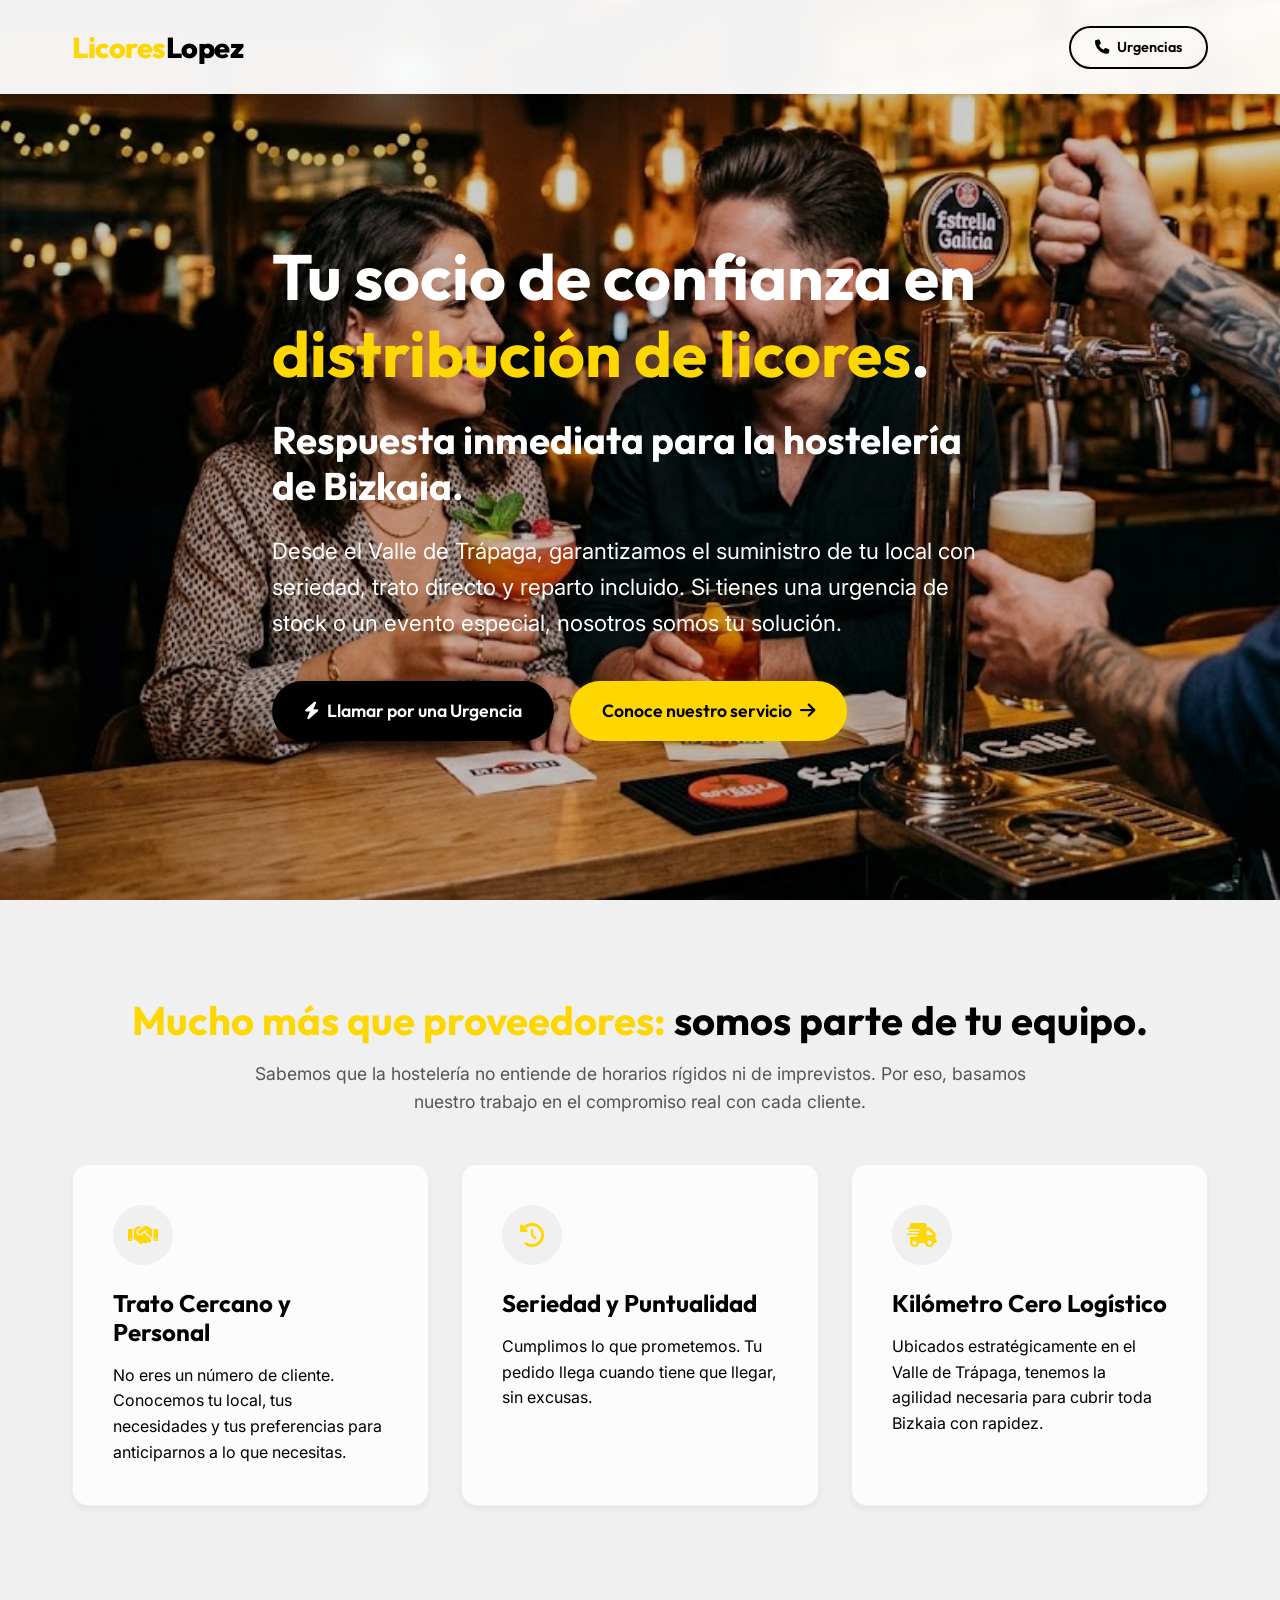
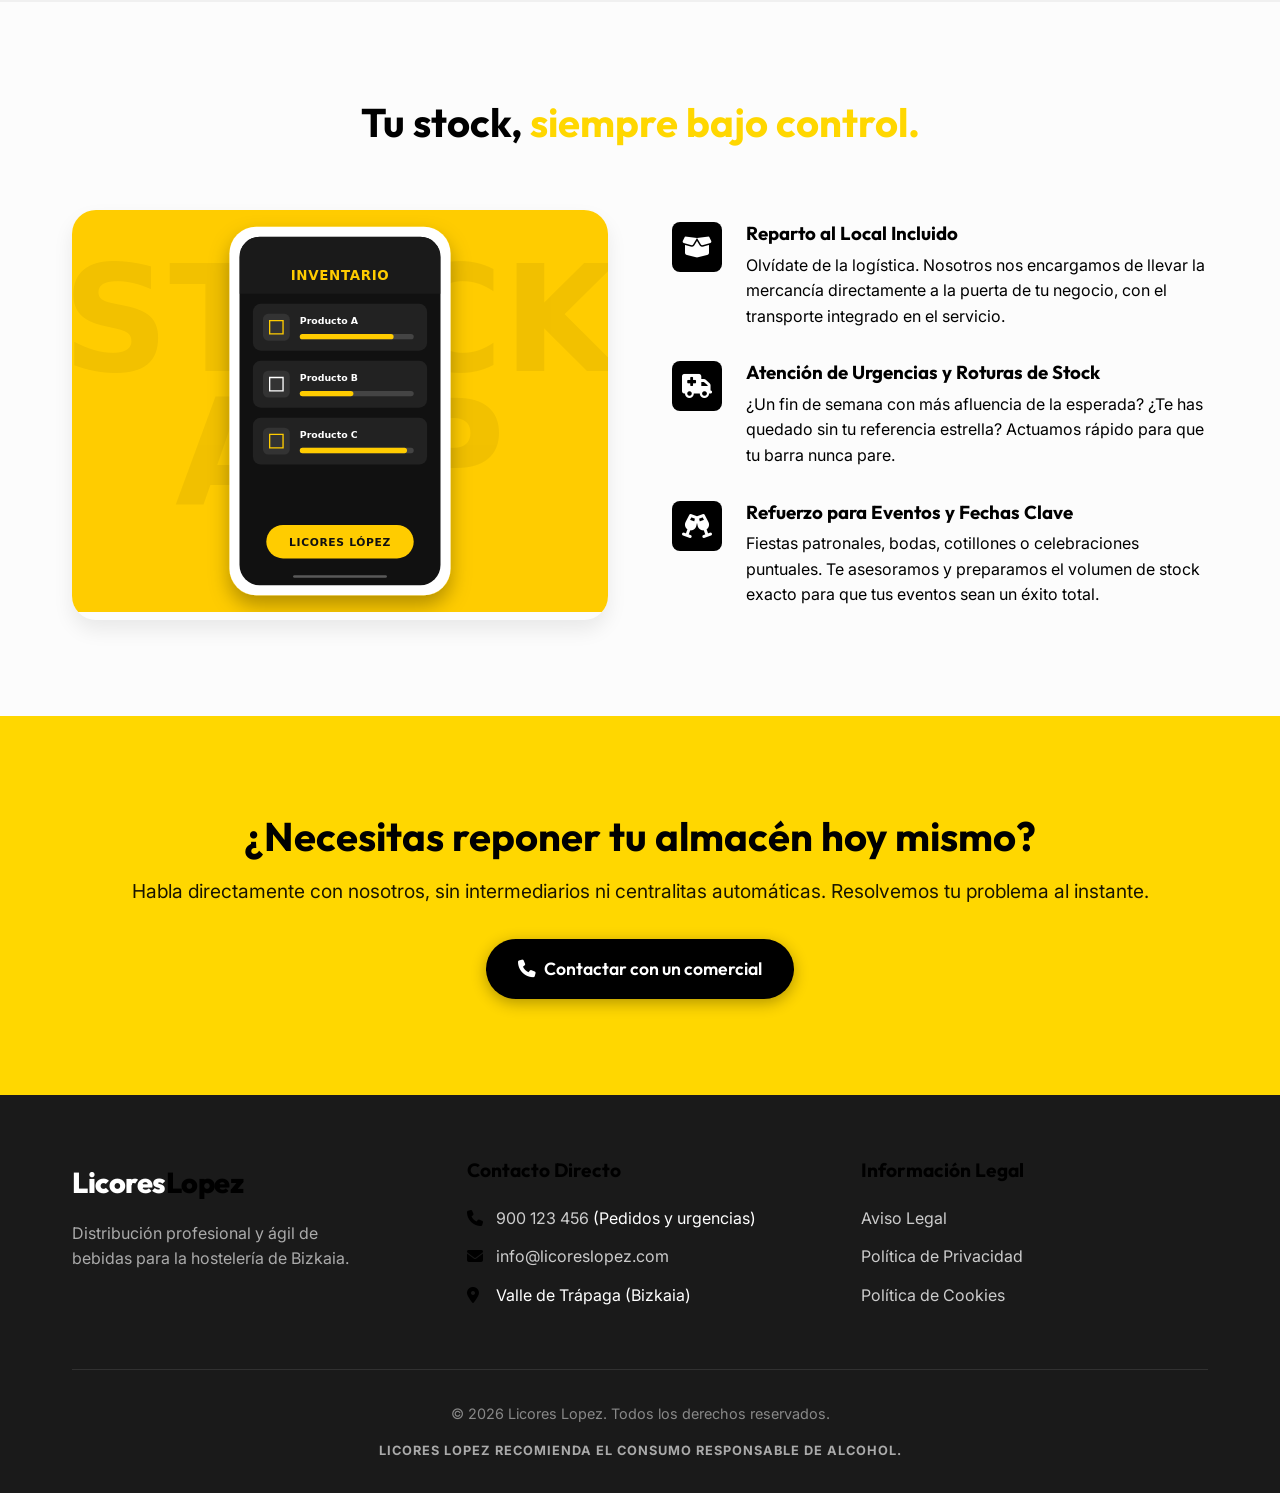
==== index.html @ 913e4cf9 "Add files via upload" ====
<!DOCTYPE html>
<html lang="es">

<head>
  <meta charset="UTF-8">
  <meta name="viewport" content="width=device-width, initial-scale=1.0">
  <title>Licores Lopez | Distribución para Hostelería en Bizkaia</title>
  <meta name="description"
    content="Tu socio de confianza en distribución de licores en el Valle de Trápaga. Respuesta inmediata y reparto incluido para la hostelería de Bizkaia.">

  <!-- Modern Fonts -->
  <link rel="preconnect" href="https://fonts.googleapis.com">
  <link rel="preconnect" href="https://fonts.gstatic.com" crossorigin>
  <link
    href="https://fonts.googleapis.com/css2?family=Inter:wght@400;500;600&family=Outfit:wght@400;600;700;800&display=swap"
    rel="stylesheet">

  <!-- Icons -->
  <link rel="stylesheet" href="https://cdnjs.cloudflare.com/ajax/libs/font-awesome/6.4.0/css/all.min.css">

  <!-- Styles -->
  <link rel="stylesheet" href="styles.css">
</head>

<body>

  <!-- Navigation -->
  <nav class="navbar" id="navbar">
    <div class="container nav-container">
      <a href="index.html" class="logo">Licores<span>Lopez</span></a>
      <a href="tel:+34900123456" class="btn btn-outline" style="padding: 0.5rem 1.5rem; font-size: 0.9rem;">
        <i class="fa-solid fa-phone"></i> Urgencias
      </a>
    </div>
  </nav>

  <!-- Hero Section -->
  <header class="hero">
    <div class="hero-bg">
      <img src="images/Portada licores lopez.jpg" alt="Ambiente hostelería y bebidas premium">
    </div>
    <div class="container hero-content">
      <h1>Tu socio de confianza en <span>distribución de licores</span>.</h1>
      <h2>Respuesta inmediata para la hostelería de Bizkaia.</h2>
      <p>Desde el Valle de Trápaga, garantizamos el suministro de tu local con seriedad, trato directo y reparto
        incluido. Si tienes una urgencia de stock o un evento especial, nosotros somos tu solución.</p>
      <div class="hero-ctas">
        <a href="tel:+34900123456" class="btn btn-accent"><i class="fa-solid fa-bolt"></i> Llamar por una Urgencia</a>
        <a href="#servicios" class="btn btn-primary">Conoce nuestro servicio <i class="fa-solid fa-arrow-right"></i></a>
      </div>
    </div>
  </header>

  <!-- Valores Section -->
  <section id="valores" class="section-alt">
    <div class="container">
      <div class="text-center js-scroll animate-hidden" data-animation="animate-slide-up">
        <h2 style="font-size: 2.5rem; margin-bottom: 1rem;"><span class="text-primary">Mucho más que proveedores:</span>
          somos parte de tu equipo.</h2>
        <p style="max-width: 800px; margin: 0 auto; font-size: 1.1rem; color: var(--color-text-muted);">Sabemos que la
          hostelería no entiende de horarios rígidos ni de imprevistos. Por eso, basamos nuestro trabajo en el
          compromiso real con cada cliente.</p>
      </div>

      <div class="valores-grid">
        <div class="card js-scroll animate-hidden delay-100" data-animation="animate-slide-up">
          <div class="card-icon"><i class="fa-solid fa-handshake"></i></div>
          <h3>Trato Cercano y Personal</h3>
          <p class="text-muted">No eres un número de cliente. Conocemos tu local, tus necesidades y tus preferencias
            para anticiparnos a lo que necesitas.</p>
        </div>
        <div class="card js-scroll animate-hidden delay-200" data-animation="animate-slide-up">
          <div class="card-icon"><i class="fa-solid fa-clock-rotate-left"></i></div>
          <h3>Seriedad y Puntualidad</h3>
          <p class="text-muted">Cumplimos lo que prometemos. Tu pedido llega cuando tiene que llegar, sin excusas.</p>
        </div>
        <div class="card js-scroll animate-hidden delay-300" data-animation="animate-slide-up">
          <div class="card-icon"><i class="fa-solid fa-truck-fast"></i></div>
          <h3>Kilómetro Cero Logístico</h3>
          <p class="text-muted">Ubicados estratégicamente en el Valle de Trápaga, tenemos la agilidad necesaria para
            cubrir toda Bizkaia con rapidez.</p>
        </div>
      </div>
    </div>
  </section>

  <!-- Servicios Section -->
  <section id="servicios" class="section-light">
    <div class="container">
      <div class="text-center js-scroll animate-hidden" data-animation="animate-slide-up" style="margin-bottom: 4rem;">
        <h2 style="font-size: 2.5rem;">Tu stock, <span class="text-primary">siempre bajo control.</span></h2>
      </div>

      <div class="servicios-grid">
        <div class="servicios-img js-scroll animate-hidden" data-animation="animate-slide-right">
          <svg xmlns="http://www.w3.org/2000/svg" viewBox="0 0 800 600" width="100%" height="100%">
            <title>Animación de Gestión de Stock - Licores López</title>
            <desc>Un móvil operando una aplicación de inventario que envía un pedido en furgoneta y termina con el
              mensaje STOCK OK.</desc>

            <defs>
              <!-- Clip para que el contenido no se salga de la pantalla del móvil -->
              <clipPath id="screenClip">
                <rect x="250" y="40" width="300" height="520" rx="30" />
              </clipPath>

              <!-- Sombra para el móvil -->
              <filter id="shadow" x="-10%" y="-10%" width="130%" height="130%">
                <feDropShadow dx="0" dy="15" stdDeviation="15" flood-color="#000000" flood-opacity="0.3" />
              </filter>

              <!-- Efecto de brillo para luces y partículas -->
              <filter id="glow" x="-20%" y="-20%" width="140%" height="140%">
                <feGaussianBlur stdDeviation="3" result="blur" />
                <feMerge>
                  <feMergeNode in="blur" />
                  <feMergeNode in="blur" />
                  <feMergeNode in="SourceGraphic" />
                </feMerge>
              </filter>

              <!-- Gradiente para el faro de la furgoneta -->
              <linearGradient id="headlight" x1="0%" y1="0%" x2="100%" y2="0%">
                <stop offset="0%" stop-color="#FFFFFF" stop-opacity="1" />
                <stop offset="100%" stop-color="#FFFFFF" stop-opacity="0" />
              </linearGradient>
            </defs>

            <style>
              /* Tipografía global */
              text {
                font-family: system-ui, -apple-system, 'Segoe UI', Roboto, Helvetica, Arial, sans-serif;
              }

              /* Animación de opacidad de las pantallas */
              .screen1 {
                animation: fade1 12s infinite;
              }

              .screen2 {
                animation: fade2 12s infinite;
                opacity: 0;
              }

              .screen3 {
                animation: fade3 12s infinite;
                opacity: 0;
              }

              @keyframes fade1 {

                0%,
                23% {
                  opacity: 1;
                  pointer-events: auto;
                }

                25%,
                93% {
                  opacity: 0;
                  pointer-events: none;
                }

                95%,
                100% {
                  opacity: 1;
                  pointer-events: auto;
                }
              }

              @keyframes fade2 {

                0%,
                23% {
                  opacity: 0;
                  pointer-events: none;
                }

                25%,
                56% {
                  opacity: 1;
                  pointer-events: auto;
                }

                58%,
                100% {
                  opacity: 0;
                  pointer-events: none;
                }
              }

              @keyframes fade3 {

                0%,
                56% {
                  opacity: 0;
                  pointer-events: none;
                }

                58%,
                93% {
                  opacity: 1;
                  pointer-events: auto;
                }

                95%,
                100% {
                  opacity: 0;
                  pointer-events: none;
                }
              }

              /* Animación del indicador táctil (dedo/cursor) */
              .cursorGroup {
                transform-origin: 400px 495px;
                animation: cursorMove 12s infinite;
              }

              @keyframes cursorMove {

                0%,
                10% {
                  transform: translate(0px, 60px);
                  opacity: 0;
                }

                15% {
                  transform: translate(0px, 0px);
                  opacity: 1;
                }

                20% {
                  transform: translate(0px, 0px) scale(0.85);
                  opacity: 1;
                }

                /* Pulsación */
                24% {
                  transform: translate(0px, 0px) scale(1);
                  opacity: 0;
                }

                100% {
                  opacity: 0;
                }
              }

              /* Expansión tipo "Ripple" al hacer tap */
              .ripple {
                transform-origin: 400px 495px;
                animation: rippleAnim 12s infinite;
              }

              @keyframes rippleAnim {

                0%,
                19% {
                  opacity: 0;
                  transform: scale(0.5);
                }

                20% {
                  opacity: 1;
                  transform: scale(1);
                }

                23%,
                100% {
                  opacity: 0;
                  transform: scale(1.6);
                }
              }

              /* Interacción del botón principal */
              .btn-svg {
                transform-origin: 400px 495px;
                animation: btnClick 12s infinite;
              }

              @keyframes btnClick {

                0%,
                19% {
                  transform: scale(1);
                }

                20%,
                21% {
                  transform: scale(0.95);
                }

                /* Botón se hunde ligeramente */
                22%,
                100% {
                  transform: scale(1);
                }
              }

              /* Animación de carga de barras de inventario */
              .barAnim {
                transform-box: fill-box;
                transform-origin: 0% 50%;
                animation: loadBar 12s infinite;
              }

              @keyframes loadBar {

                0%,
                5% {
                  transform: scaleX(0);
                }

                15%,
                100% {
                  transform: scaleX(1);
                }
              }

              /* --- ANIMACIONES DE LA FURGONETA (PANTALLA 2) --- */
              .roadAnim {
                animation: roadMove 0.4s infinite linear;
              }

              @keyframes roadMove {
                from {
                  stroke-dashoffset: 0;
                }

                to {
                  stroke-dashoffset: 35;
                }

                /* Desplazamiento del dasharray (20+15) */
              }

              .vanBounce {
                animation: bounce 0.3s infinite alternate cubic-bezier(0.4, 0, 0.6, 1);
              }

              @keyframes bounce {
                from {
                  transform: translateY(0px);
                }

                to {
                  transform: translateY(3px);
                }

                /* Simula la suspensión del vehículo */
              }

              .wind1 {
                animation: windAnim 0.6s infinite linear;
              }

              .wind2 {
                animation: windAnim 0.7s infinite linear 0.2s;
              }

              .wind3 {
                animation: windAnim 0.5s infinite linear 0.4s;
              }

              @keyframes windAnim {
                0% {
                  transform: translateX(10px);
                  opacity: 0;
                }

                20% {
                  opacity: 1;
                }

                80% {
                  opacity: 1;
                }

                100% {
                  transform: translateX(-40px);
                  opacity: 0;
                }
              }

              /* --- ANIMACIONES PANTALLA 3 (Éxito) --- */
              .circlePop {
                transform-origin: 400px 250px;
                animation: pop 12s infinite;
              }

              @keyframes pop {

                0%,
                57% {
                  transform: scale(0);
                  opacity: 0;
                }

                60%,
                95% {
                  transform: scale(1);
                  opacity: 1;
                }

                100% {
                  transform: scale(0);
                  opacity: 0;
                }
              }

              .checkDraw {
                stroke-dasharray: 100;
                stroke-dashoffset: 100;
                animation: drawCheck 12s infinite;
              }

              @keyframes drawCheck {

                0%,
                59% {
                  stroke-dashoffset: 100;
                }

                64%,
                95% {
                  stroke-dashoffset: 0;
                }

                100% {
                  stroke-dashoffset: 100;
                }
              }

              .sparkles {
                transform-origin: 400px 250px;
                animation: spark 12s infinite;
              }

              @keyframes spark {

                0%,
                59% {
                  opacity: 0;
                  transform: scale(0.5);
                }

                62% {
                  opacity: 1;
                  transform: scale(1.1);
                }

                66%,
                100% {
                  opacity: 0;
                  transform: scale(1.3);
                }
              }

              .okText {
                animation: popText 12s infinite;
              }

              .subOkText {
                animation: popText 12s infinite;
                animation-delay: 0.1s;
              }

              @keyframes popText {

                0%,
                59% {
                  opacity: 0;
                  transform: translateY(20px);
                }

                63%,
                95% {
                  opacity: 1;
                  transform: translateY(0);
                }

                100% {
                  opacity: 0;
                  transform: translateY(0);
                }
              }

              /* Efecto de pulso para el texto inferior en la pantalla 2 */
              .pulseText {
                animation: pulseLoad 1s infinite alternate;
              }

              @keyframes pulseLoad {
                0% {
                  opacity: 0.4;
                }

                100% {
                  opacity: 1;
                }
              }
            </style>

            <!-- FONDOS -->
            <!-- Fondo principal Amarillo -->
            <rect width="100%" height="100%" fill="#FFCC00" />

            <!-- Decoración de fondo corporativa gigante y translúcida -->
            <text x="400" y="240" font-size="220" font-weight="900" fill="#000000" opacity="0.05"
              text-anchor="middle">STOCK</text>
            <text x="400" y="440" font-size="220" font-weight="900" fill="#000000" opacity="0.05"
              text-anchor="middle">APP</text>

            <!-- DISPOSITIVO MÓVIL -->
            <!-- Cuerpo del móvil (Blanco) -->
            <rect x="235" y="25" width="330" height="550" rx="40" fill="#FFFFFF" filter="url(#shadow)" />

            <!-- Pantalla del móvil (Negro) -->
            <rect x="250" y="40" width="300" height="520" rx="30" fill="#111111" />

            <!-- CONTENIDO DE LA PANTALLA -->
            <g clip-path="url(#screenClip)">

              <!-- PANTALLA 1: LISTA DE INVENTARIO -->
              <g class="screen1">
                <!-- Título -->
                <rect x="250" y="40" width="300" height="85" fill="#1A1A1A" />
                <text x="400" y="105" font-size="20" font-weight="bold" fill="#FFCC00" text-anchor="middle"
                  letter-spacing="1">INVENTARIO</text>

                <!-- Producto A -->
                <rect x="270" y="140" width="260" height="70" rx="12" fill="#222222" />
                <rect x="285" y="155" width="40" height="40" rx="8" fill="#333333" />
                <path d="M295 165 L315 165 L315 185 L295 185 Z" fill="none" stroke="#FFCC00" stroke-width="2" />
                <text x="340" y="170" font-size="14" font-weight="bold" fill="#FFFFFF">Producto A</text>
                <rect x="340" y="185" width="170" height="8" rx="4" fill="#444444" />
                <rect x="340" y="185" width="140" height="8" rx="4" fill="#FFCC00" class="barAnim" />

                <!-- Producto B -->
                <rect x="270" y="225" width="260" height="70" rx="12" fill="#222222" />
                <rect x="285" y="240" width="40" height="40" rx="8" fill="#333333" />
                <path d="M295 250 L315 250 L315 270 L295 270 Z" fill="none" stroke="#FFFFFF" stroke-width="2" />
                <text x="340" y="255" font-size="14" font-weight="bold" fill="#FFFFFF">Producto B</text>
                <rect x="340" y="270" width="170" height="8" rx="4" fill="#444444" />
                <rect x="340" y="270" width="80" height="8" rx="4" fill="#FFCC00" class="barAnim" />

                <!-- Producto C -->
                <rect x="270" y="310" width="260" height="70" rx="12" fill="#222222" />
                <rect x="285" y="325" width="40" height="40" rx="8" fill="#333333" />
                <path d="M295 335 L315 335 L315 355 L295 355 Z" fill="none" stroke="#FFCC00" stroke-width="2" />
                <text x="340" y="340" font-size="14" font-weight="bold" fill="#FFFFFF">Producto C</text>
                <rect x="340" y="355" width="170" height="8" rx="4" fill="#444444" />
                <rect x="340" y="355" width="160" height="8" rx="4" fill="#FFCC00" class="barAnim" />

                <!-- Botón Licores López -->
                <g class="btn-svg">
                  <rect x="290" y="470" width="220" height="50" rx="25" fill="#FFCC00" />
                  <text x="400" y="501" font-size="16" font-weight="bold" fill="#111111" text-anchor="middle"
                    letter-spacing="1">LICORES LÓPEZ</text>
                </g>
              </g>

              <!-- PANTALLA 2: FURGONETA DE REPARTO -->
              <g class="screen2">
                <text x="400" y="140" font-size="22" font-weight="bold" fill="#FFFFFF" text-anchor="middle"
                  letter-spacing="2">EN RUTA</text>

                <g transform="translate(10, -5)">
                  <!-- Carretera en movimiento -->
                  <line x1="260" y1="314" x2="520" y2="314" stroke="#FFFFFF" stroke-width="4" stroke-linecap="round"
                    stroke-dasharray="20 15" class="roadAnim" />

                  <!-- Líneas de viento / velocidad -->
                  <g stroke-linecap="round">
                    <line class="wind1" x1="280" y1="245" x2="240" y2="245" stroke="#FFFFFF" stroke-width="3" />
                    <line class="wind2" x1="290" y1="265" x2="230" y2="265" stroke="#FFCC00" stroke-width="3" />
                    <line class="wind3" x1="270" y1="285" x2="250" y2="285" stroke="#FFFFFF" stroke-width="3" />
                  </g>

                  <!-- Ruedas (Fuera de la animación de rebote para mantenerse en la carretera) -->
                  <!-- Rueda Trasera -->
                  <circle cx="330" cy="300" r="14" fill="#111111" stroke="#FFFFFF" stroke-width="4" />
                  <!-- Rueda Delantera -->
                  <circle cx="425" cy="300" r="14" fill="#111111" stroke="#FFFFFF" stroke-width="4" />

                  <!-- Llantas Amarillas -->
                  <circle cx="330" cy="300" r="4" fill="#FFCC00" />
                  <circle cx="425" cy="300" r="4" fill="#FFCC00" />

                  <!-- Cuerpo de la furgoneta animado (Rebote) -->
                  <g class="vanBounce">
                    <!-- Haz de luz del faro -->
                    <polygon points="450,285 540,230 540,340" fill="url(#headlight)" opacity="0.2" />

                    <!-- Caja de carga Blanca -->
                    <rect x="300" y="220" width="95" height="75" rx="8" fill="#FFFFFF" />
                    <!-- Franja decorativa amarilla -->
                    <rect x="300" y="265" width="95" height="10" fill="#FFCC00" />
                    <!-- Logo / Texto de la marca -->
                    <text x="347" y="255" font-size="16" font-weight="900" fill="#111111"
                      text-anchor="middle">LÓPEZ</text>

                    <!-- Cabina Amarilla -->
                    <path d="M 390 240 L 430 240 Q 445 240 450 260 L 455 290 L 390 290 Z" fill="#FFCC00" />

                    <!-- Ventana Negra -->
                    <path d="M 400 245 L 425 245 Q 435 245 438 255 L 440 265 L 400 265 Z" fill="#111111" />

                    <!-- Foco delantero luminoso -->
                    <circle cx="452" cy="285" r="4" fill="#FFFFFF" filter="url(#glow)" />
                  </g>
                </g>

                <!-- Texto inferior dinámico -->
                <text x="400" y="400" font-size="16" fill="#AAAAAA" text-anchor="middle" class="pulseText">Procesando
                  envío...</text>
              </g>

              <!-- PANTALLA 3: STOCK OK -->
              <g class="screen3">
                <!-- Partículas / Chispas -->
                <g class="sparkles" stroke="#FFCC00" stroke-width="4" stroke-linecap="round">
                  <line x1="400" y1="170" x2="400" y2="150" />
                  <line x1="400" y1="330" x2="400" y2="350" />
                  <line x1="320" y1="250" x2="300" y2="250" />
                  <line x1="480" y1="250" x2="500" y2="250" />
                  <line x1="343" y1="193" x2="329" y2="179" />
                  <line x1="457" y1="193" x2="471" y2="179" />
                  <line x1="343" y1="307" x2="329" y2="321" />
                  <line x1="457" y1="307" x2="471" y2="321" />
                </g>

                <!-- Círculo central Amarillo -->
                <circle cx="400" cy="250" r="70" fill="#FFCC00" class="circlePop" />

                <!-- Checkmark animado (Negro sobre amarillo) -->
                <path d="M 375 250 L 395 270 L 430 225" fill="none" stroke="#111111" stroke-width="10"
                  stroke-linecap="round" stroke-linejoin="round" class="checkDraw" />

                <!-- Textos de éxito -->
                <text x="400" y="380" font-size="36" font-weight="900" fill="#FFFFFF" text-anchor="middle"
                  class="okText">STOCK OK</text>
                <text x="400" y="415" font-size="16" fill="#AAAAAA" text-anchor="middle" class="subOkText">Inventario
                  actualizado</text>
              </g>

              <!-- Barra inferior del sistema del móvil -->
              <rect x="330" y="545" width="140" height="4" rx="2" fill="#FFFFFF" opacity="0.3" />

            </g>

            <!-- UI DEL SISTEMA DEL MÓVIL (Por encima del contenido) -->
            <!-- Notch de la cámara (Blanco) -->
            <path d="M 340 40 L 460 40 L 445 65 L 355 65 Z" fill="#FFFFFF" />
            <circle cx="400" cy="50" r="4" fill="#111111" />
            <circle cx="400" cy="50" r="1.5" fill="#333333" />

            <!-- Barra de estado superior -->
            <g fill="#FFFFFF">
              <text x="280" y="60" font-size="12" font-weight="bold">10:00</text>
              <!-- Icono Batería -->
              <rect x="500" y="50" width="16" height="8" rx="2" fill="none" stroke="#FFFFFF" stroke-width="1.5" />
              <rect x="517" y="52" width="2" height="4" fill="#FFFFFF" />
              <rect x="502" y="52" width="10" height="4" rx="1" fill="#FFFFFF" />
              <!-- Icono WiFi -->
              <path d="M 485 50 A 8 8 0 0 1 495 50" fill="none" stroke="#FFFFFF" stroke-width="1.5" />
              <path d="M 487 53 A 4 4 0 0 1 493 53" fill="none" stroke="#FFFFFF" stroke-width="1.5" />
              <circle cx="490" cy="56" r="1.5" fill="#FFFFFF" />
            </g>

            <!-- INDICADOR TÁCTIL (Dedo simulado) -->
            <g class="cursorGroup">
              <!-- Círculo animado tipo onda (Ripple) -->
              <circle cx="400" cy="495" r="25" fill="none" stroke="#FFFFFF" stroke-width="3" class="ripple" />
              <!-- Indicador de toque central -->
              <circle cx="400" cy="495" r="20" fill="#FFFFFF" opacity="0.4" />
              <circle cx="400" cy="495" r="8" fill="#FFFFFF" />
            </g>

          </svg>
        </div>

        <div class="servicios-list">
          <div class="servicio-item js-scroll animate-hidden delay-100" data-animation="animate-slide-left">
            <div class="servicio-item-icon"><i class="fa-solid fa-box-open"></i></div>
            <div>
              <h3>Reparto al Local Incluido</h3>
              <p class="text-muted">Olvídate de la logística. Nosotros nos encargamos de llevar la mercancía
                directamente a la puerta de tu negocio, con el transporte integrado en el servicio.</p>
            </div>
          </div>

          <div class="servicio-item js-scroll animate-hidden delay-200" data-animation="animate-slide-left">
            <div class="servicio-item-icon"><i class="fa-solid fa-truck-medical"></i></div>
            <div>
              <h3>Atención de Urgencias y Roturas de Stock</h3>
              <p class="text-muted">¿Un fin de semana con más afluencia de la esperada? ¿Te has quedado sin tu
                referencia estrella? Actuamos rápido para que tu barra nunca pare.</p>
            </div>
          </div>

          <div class="servicio-item js-scroll animate-hidden delay-300" data-animation="animate-slide-left">
            <div class="servicio-item-icon"><i class="fa-solid fa-champagne-glasses"></i></div>
            <div>
              <h3>Refuerzo para Eventos y Fechas Clave</h3>
              <p class="text-muted">Fiestas patronales, bodas, cotillones o celebraciones puntuales. Te asesoramos y
                preparamos el volumen de stock exacto para que tus eventos sean un éxito total.</p>
            </div>
          </div>
        </div>
      </div>
    </div>
  </section>

  <!-- CTA Intermedia -->
  <section class="section-primary js-scroll animate-hidden" data-animation="animate-fade-in">
    <div class="container cta-intermedia">
      <h2>¿Necesitas reponer tu almacén hoy mismo?</h2>
      <p>Habla directamente con nosotros, sin intermediarios ni centralitas automáticas. Resolvemos tu problema al
        instante.</p>
      <a href="tel:+34900123456" class="btn btn-accent"><i class="fa-solid fa-phone"></i> Contactar con un comercial</a>
    </div>
  </section>

  <!-- Footer -->
  <footer class="footer">
    <div class="container">
      <div class="footer-grid">
        <div class="footer-col">
          <a href="index.html" class="logo" style="color:white; margin-bottom: 1rem; display: block;">Licores<span
              class="text-accent">Lopez</span></a>
          <p style="color: #aaa; margin-bottom: 1.5rem; max-width: 300px;">Distribución profesional y ágil de bebidas
            para la hostelería de Bizkaia.</p>
        </div>

        <div class="footer-col">
          <h3>Contacto Directo</h3>
          <ul>
            <li><i class="fa-solid fa-phone" style="width: 25px; color: var(--color-accent);"></i> <a
                href="tel:+34900123456">900 123 456</a> (Pedidos y urgencias)</li>
            <li><i class="fa-solid fa-envelope" style="width: 25px; color: var(--color-accent);"></i> <a
                href="mailto:info@licoreslopez.com">info@licoreslopez.com</a></li>
            <li><i class="fa-solid fa-location-dot" style="width: 25px; color: var(--color-accent);"></i> Valle de
              Trápaga (Bizkaia)</li>
          </ul>
        </div>

        <div class="footer-col">
          <h3>Información Legal</h3>
          <ul>
            <li><a href="aviso-legal.html">Aviso Legal</a></li>
            <li><a href="politica-privacidad.html">Política de Privacidad</a></li>
            <li><a href="politica-cookies.html">Política de Cookies</a></li>
          </ul>
        </div>
      </div>

      <div class="footer-bottom">
        <p>&copy; 2026 Licores Lopez. Todos los derechos reservados.</p>
        <p class="consumo-responsable">Licores Lopez recomienda el consumo responsable de alcohol.</p>
      </div>
    </div>
  </footer>

  <script src="main.js"></script>
</body>

</html>
---- styles.css ----
:root {
  /* Brand Colors */
  --color-primary: #ffd700;
  /* Yellow */
  --color-primary-light: #ffea00;
  --color-primary-dark: #ccac00;

  --color-accent: #000000;
  /* Black */
  --color-accent-light: #222222;

  /* Neutrals */
  --color-bg: #ffffff;
  /* White */
  --color-surface: #fcfcfc;
  --color-surface-alt: #f0f0f0;

  --color-text-main: #000000;
  --color-text-muted: #555555;
  --color-text-light: #ffffff;

  /* Typography */
  --font-heading: 'Outfit', 'Segoe UI', sans-serif;
  --font-body: 'Inter', 'Segoe UI', sans-serif;

  /* Spacing */
  --space-xs: 0.5rem;
  --space-sm: 1rem;
  --space-md: 2rem;
  --space-lg: 4rem;
  --space-xl: 6rem;

  /* Layout */
  --container-max: 1200px;

  /* Borders & Shadows */
  --radius-sm: 8px;
  --radius-md: 16px;
  --radius-lg: 24px;
  --shadow-sm: 0 4px 6px rgba(0, 0, 0, 0.05);
  --shadow-md: 0 10px 20px rgba(0, 0, 0, 0.08);
  --shadow-hover: 0 15px 30px rgba(0, 0, 0, 0.15);

  /* Transitions */
  --transition-fast: 0.2s cubic-bezier(0.4, 0, 0.2, 1);
  --transition-normal: 0.4s cubic-bezier(0.16, 1, 0.3, 1);
  --transition-bounce: 0.5s cubic-bezier(0.34, 1.56, 0.64, 1);
}

/* Reset & Base */
* {
  margin: 0;
  padding: 0;
  box-sizing: border-box;
}

html {
  scroll-behavior: smooth;
}

body {
  font-family: var(--font-body);
  color: var(--color-text-main);
  background-color: var(--color-bg);
  line-height: 1.6;
  overflow-x: hidden;
}

h1,
h2,
h3,
h4 {
  font-family: var(--font-heading);
  font-weight: 700;
  line-height: 1.2;
  color: var(--color-text-main);
}

a {
  text-decoration: none;
  color: inherit;
}

img {
  max-width: 100%;
  height: auto;
  display: block;
}

/* Typography Utilities */
.text-center {
  text-align: center;
}

.text-primary {
  color: var(--color-primary);
}

.text-accent {
  color: var(--color-accent);
}

/* Layout Utilities */
.container {
  max-width: var(--container-max);
  margin: 0 auto;
  padding: 0 var(--space-md);
}

section {
  padding: var(--space-xl) 0;
}

.section-light {
  background-color: var(--color-surface);
}

.section-alt {
  background-color: var(--color-surface-alt);
}

.section-primary {
  background-color: var(--color-primary);
  color: var(--color-accent);
}

.section-primary h2,
.section-primary h3,
.section-primary p {
  color: var(--color-accent);
}

/* Buttons */
.btn {
  display: inline-flex;
  align-items: center;
  justify-content: center;
  padding: 1rem 2rem;
  font-family: var(--font-heading);
  font-weight: 600;
  font-size: 1.1rem;
  border-radius: 50px;
  cursor: pointer;
  transition: all var(--transition-bounce);
  border: none;
  gap: 0.5rem;
}

.btn-primary {
  background-color: var(--color-primary);
  color: var(--color-accent);
  box-shadow: 0 4px 15px rgba(255, 215, 0, 0.3);
}

.btn-primary:hover {
  background-color: var(--color-primary-light);
  transform: translateY(-3px);
  box-shadow: 0 8px 25px rgba(255, 215, 0, 0.4);
  color: var(--color-accent);
}

.btn-outline {
  background-color: transparent;
  color: var(--color-accent);
  border: 2px solid var(--color-accent);
}

.btn-outline:hover {
  background-color: var(--color-accent);
  color: var(--color-text-light);
  transform: translateY(-3px);
}

.btn-accent {
  background-color: var(--color-accent);
  color: #fff;
  box-shadow: 0 4px 15px rgba(0, 0, 0, 0.3);
}

.btn-accent:hover {
  background-color: var(--color-accent-light);
  transform: translateY(-3px);
  box-shadow: 0 8px 25px rgba(0, 0, 0, 0.4);
}

/* --- Specific Components --- */

/* Header / Navbar */
.navbar {
  position: fixed;
  top: 0;
  left: 0;
  width: 100%;
  padding: 1.5rem 0;
  background: rgba(255, 255, 255, 0.95);
  backdrop-filter: blur(10px);
  z-index: 1000;
  transition: all var(--transition-normal);
  box-shadow: var(--shadow-sm);
}

.navbar.scrolled {
  padding: 1rem 0;
  background: rgba(255, 255, 255, 0.98);
}

.nav-container {
  display: flex;
  justify-content: space-between;
  align-items: center;
}

.logo {
  font-family: var(--font-heading);
  font-size: 1.8rem;
  font-weight: 800;
  color: var(--color-primary);
  letter-spacing: -0.5px;
}

.logo span {
  color: var(--color-accent);
}

/* Hero Section */
.hero {
  position: relative;
  min-height: 100vh;
  display: flex;
  align-items: center;
  padding-top: 80px;
  overflow: hidden;
  background-color: var(--color-surface);
}

.hero-bg {
  position: absolute;
  top: 0;
  left: 0;
  width: 100%;
  height: 100%;
  z-index: 0;
}

.hero-bg img {
  width: 100%;
  height: 100%;
  object-fit: cover;
  /* Darken for text readability */
}

/* Added a gradient overlay for elegance */
.hero::after {
  content: '';
  position: absolute;
  top: 0;
  left: 0;
  width: 100%;
  height: 100%;
  background: rgba(0, 0, 0, 0.2);
  z-index: 1;
}

.hero-content {
  position: relative;
  z-index: 2;
  color: var(--color-text-light);
  max-width: 800px;
}

.hero h1 {
  font-size: clamp(2.5rem, 5vw, 4.5rem);
  color: var(--color-text-light);
  margin-bottom: 1.5rem;
  animation: slideUpFade 1s both;
}

.hero h1 span {
  color: var(--color-primary);
}

.hero h2 {
  font-size: clamp(1.5rem, 3vw, 2.5rem);
  color: var(--color-text-light);
  margin-bottom: 1.5rem;
  animation: slideUpFade 1s 0.1s both;
}

.hero p {
  font-size: clamp(1.1rem, 2vw, 1.4rem);
  margin-bottom: 2.5rem;
  opacity: 0.9;
  animation: slideUpFade 1s 0.2s both;
}

.hero-ctas {
  display: flex;
  gap: 1rem;
  flex-wrap: wrap;
  animation: slideUpFade 1s 0.4s both;
}

/* Valores Section */
.valores-grid {
  display: grid;
  grid-template-columns: repeat(auto-fit, minmax(300px, 1fr));
  gap: 2rem;
  margin-top: 3rem;
}

.card {
  background: var(--color-surface);
  border-radius: var(--radius-md);
  padding: 2.5rem;
  box-shadow: var(--shadow-sm);
  transition: all var(--transition-normal);
  border: 1px solid rgba(0, 0, 0, 0.05);
  position: relative;
  overflow: hidden;
}

.card::before {
  content: '';
  position: absolute;
  top: 0;
  left: 0;
  width: 100%;
  height: 4px;
  background: var(--color-primary);
  transform: scaleX(0);
  transform-origin: left;
  transition: transform var(--transition-normal);
}

.card:hover {
  transform: translateY(-10px);
  box-shadow: var(--shadow-hover);
}

.card:hover::before {
  transform: scaleX(1);
}

.card-icon {
  width: 60px;
  height: 60px;
  background: var(--color-surface-alt);
  border-radius: 50%;
  display: flex;
  align-items: center;
  justify-content: center;
  margin-bottom: 1.5rem;
  color: var(--color-primary);
  font-size: 1.5rem;
  transition: all var(--transition-bounce);
}

.card:hover .card-icon {
  background: var(--color-primary);
  color: white;
  transform: rotate(10deg) scale(1.1);
}

.card h3 {
  font-size: 1.5rem;
  margin-bottom: 1rem;
}

/* Servicios Section */
.servicios-grid {
  display: grid;
  grid-template-columns: 1fr 1fr;
  gap: 4rem;
  align-items: center;
}

.servicios-img {
  border-radius: var(--radius-lg);
  overflow: hidden;
  box-shadow: var(--shadow-md);
  position: relative;
}

.servicios-img img {
  width: 100%;
  height: auto;
  transition: transform 0.8s ease;
}

.servicios-img:hover img {
  transform: scale(1.05);
}

.servicios-list {
  display: flex;
  flex-direction: column;
  gap: 2rem;
}

.servicio-item {
  display: flex;
  gap: 1.5rem;
}

.servicio-item-icon {
  flex-shrink: 0;
  width: 50px;
  height: 50px;
  background: var(--color-accent);
  color: white;
  border-radius: var(--radius-sm);
  display: flex;
  align-items: center;
  justify-content: center;
  font-size: 1.5rem;
}

.servicio-item h3 {
  margin-bottom: 0.5rem;
}

/* CTA Intermedia */
.cta-intermedia {
  text-align: center;
}

.cta-intermedia h2 {
  font-size: 2.5rem;
  margin-bottom: 1rem;
}

.cta-intermedia p {
  font-size: 1.2rem;
  margin-bottom: 2rem;
  opacity: 0.9;
}

/* Footer */
.footer {
  background-color: #1a1a1a;
  color: #fff;
  padding: 4rem 0 2rem;
}

.footer-grid {
  display: grid;
  grid-template-columns: repeat(auto-fit, minmax(250px, 1fr));
  gap: 3rem;
  margin-bottom: 3rem;
}

.footer-col h3 {
  font-family: var(--font-heading);
  font-size: 1.2rem;
  color: var(--color-accent);
  margin-bottom: 1.5rem;
}

.footer-col ul {
  list-style: none;
}

.footer-col ul li {
  margin-bottom: 0.8rem;
}

.footer-col a {
  color: #ccc;
  transition: color var(--transition-fast);
}

.footer-col a:hover {
  color: var(--color-primary-light);
}

.footer-bottom {
  text-align: center;
  padding-top: 2rem;
  border-top: 1px solid rgba(255, 255, 255, 0.1);
  color: #888;
  font-size: 0.9rem;
}

.consumo-responsable {
  margin-top: 1rem;
  font-weight: bold;
  color: #aaa;
  font-size: 0.8rem;
  letter-spacing: 1px;
  text-transform: uppercase;
}

/* --- Animations --- */

/* Scroll Triggered Utility Classes */
.animate-hidden {
  opacity: 0;
  visibility: hidden;
}

.animate-fade-in {
  animation: fadeIn 0.8s ease-out forwards;
}

.animate-slide-up {
  animation: slideUpFade 0.8s cubic-bezier(0.16, 1, 0.3, 1) forwards;
}

.animate-slide-left {
  animation: slideLeftFade 0.8s cubic-bezier(0.16, 1, 0.3, 1) forwards;
}

.animate-slide-right {
  animation: slideRightFade 0.8s cubic-bezier(0.16, 1, 0.3, 1) forwards;
}

/* Staggerdelays */
.delay-100 {
  animation-delay: 0.1s;
}

.delay-200 {
  animation-delay: 0.2s;
}

.delay-300 {
  animation-delay: 0.3s;
}

@keyframes fadeIn {
  from {
    opacity: 0;
    visibility: visible;
  }

  to {
    opacity: 1;
    visibility: visible;
  }
}

@keyframes slideUpFade {
  from {
    opacity: 0;
    transform: translateY(40px);
    visibility: visible;
  }

  to {
    opacity: 1;
    transform: translateY(0);
    visibility: visible;
  }
}

@keyframes slideLeftFade {
  from {
    opacity: 0;
    transform: translateX(40px);
    visibility: visible;
  }

  to {
    opacity: 1;
    transform: translateX(0);
    visibility: visible;
  }
}

@keyframes slideRightFade {
  from {
    opacity: 0;
    transform: translateX(-40px);
    visibility: visible;
  }

  to {
    opacity: 1;
    transform: translateX(0);
    visibility: visible;
  }
}

/* Responsive */
@media (max-width: 768px) {
  .servicios-grid {
    grid-template-columns: 1fr;
  }

  .hero-ctas {
    flex-direction: column;
    width: 100%;
  }

  .hero-ctas .btn {
    width: 100%;
  }
}
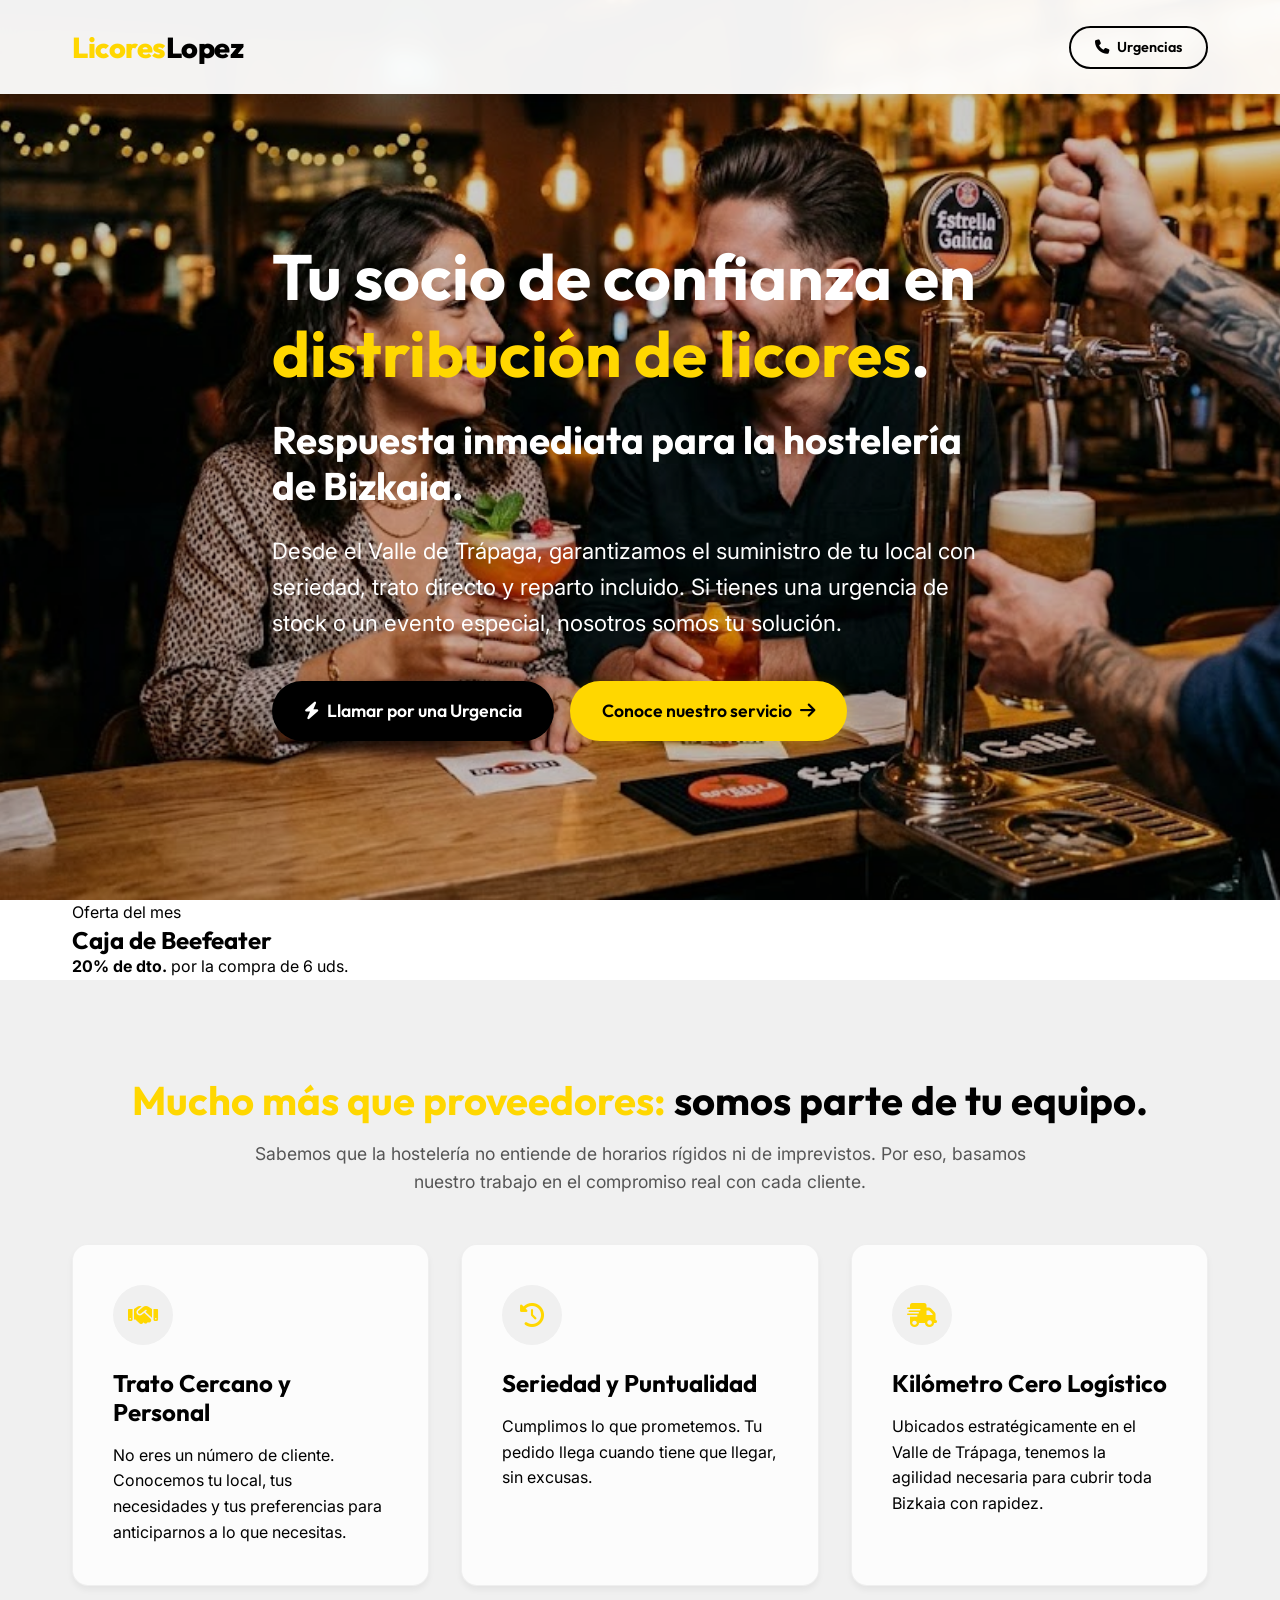
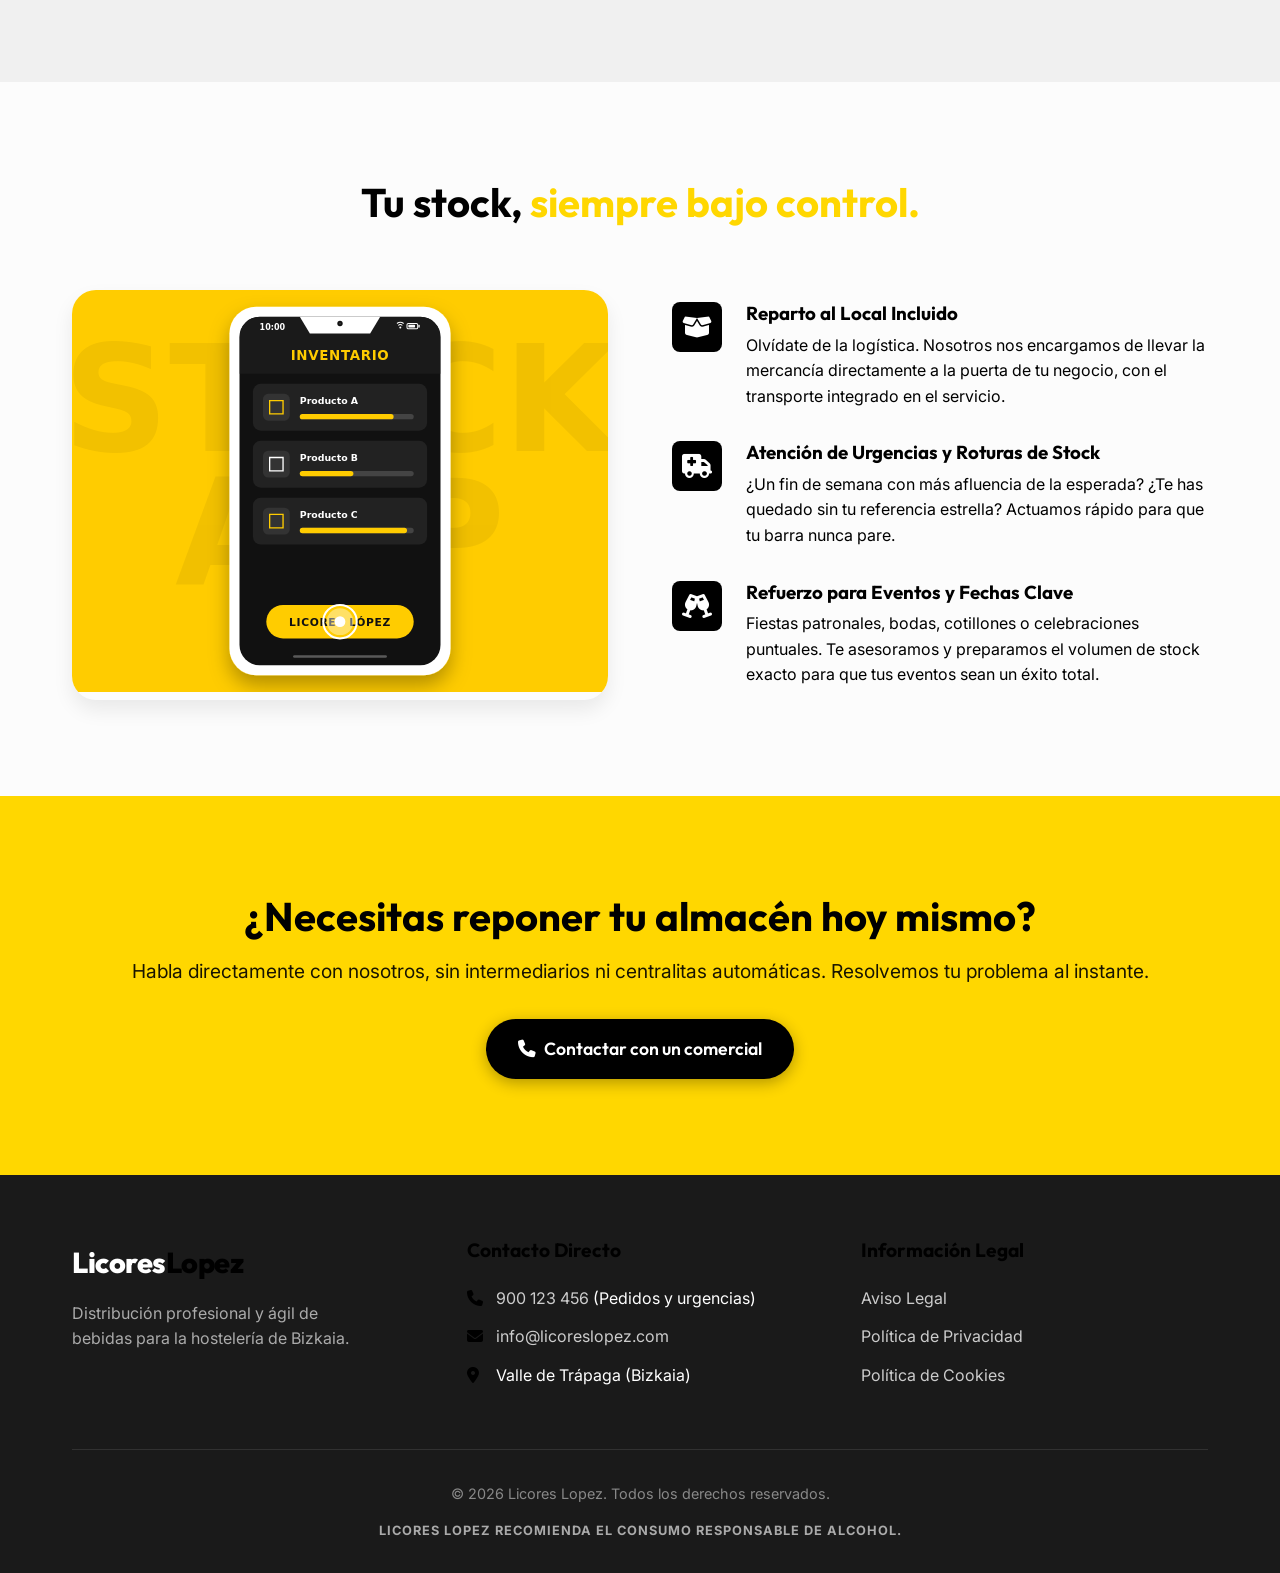
==== commit bd0dcaa2: "Update index.html" ====
--- a/index.html
+++ b/index.html
@@ -50,6 +50,17 @@
       </div>
     </div>
   </header>
+
+  <!-- Promo Banner Section -->
+  <section class="promo-banner js-scroll animate-hidden" data-animation="animate-fade-in" style="padding: 0;">
+    <div class="container" style="width: 100%;">
+      <div class="promo-content js-scroll animate-hidden delay-100" data-animation="animate-slide-right">
+        <span class="promo-tag">Oferta del mes</span>
+        <h2>Caja de Beefeater</h2>
+        <p><strong>20% de dto.</strong> por la compra de 6 uds.</p>
+      </div>
+    </div>
+  </section>
 
   <!-- Valores Section -->
   <section id="valores" class="section-alt">
@@ -764,4 +775,4 @@
   <script src="main.js"></script>
 </body>
 
-</html>+</html>
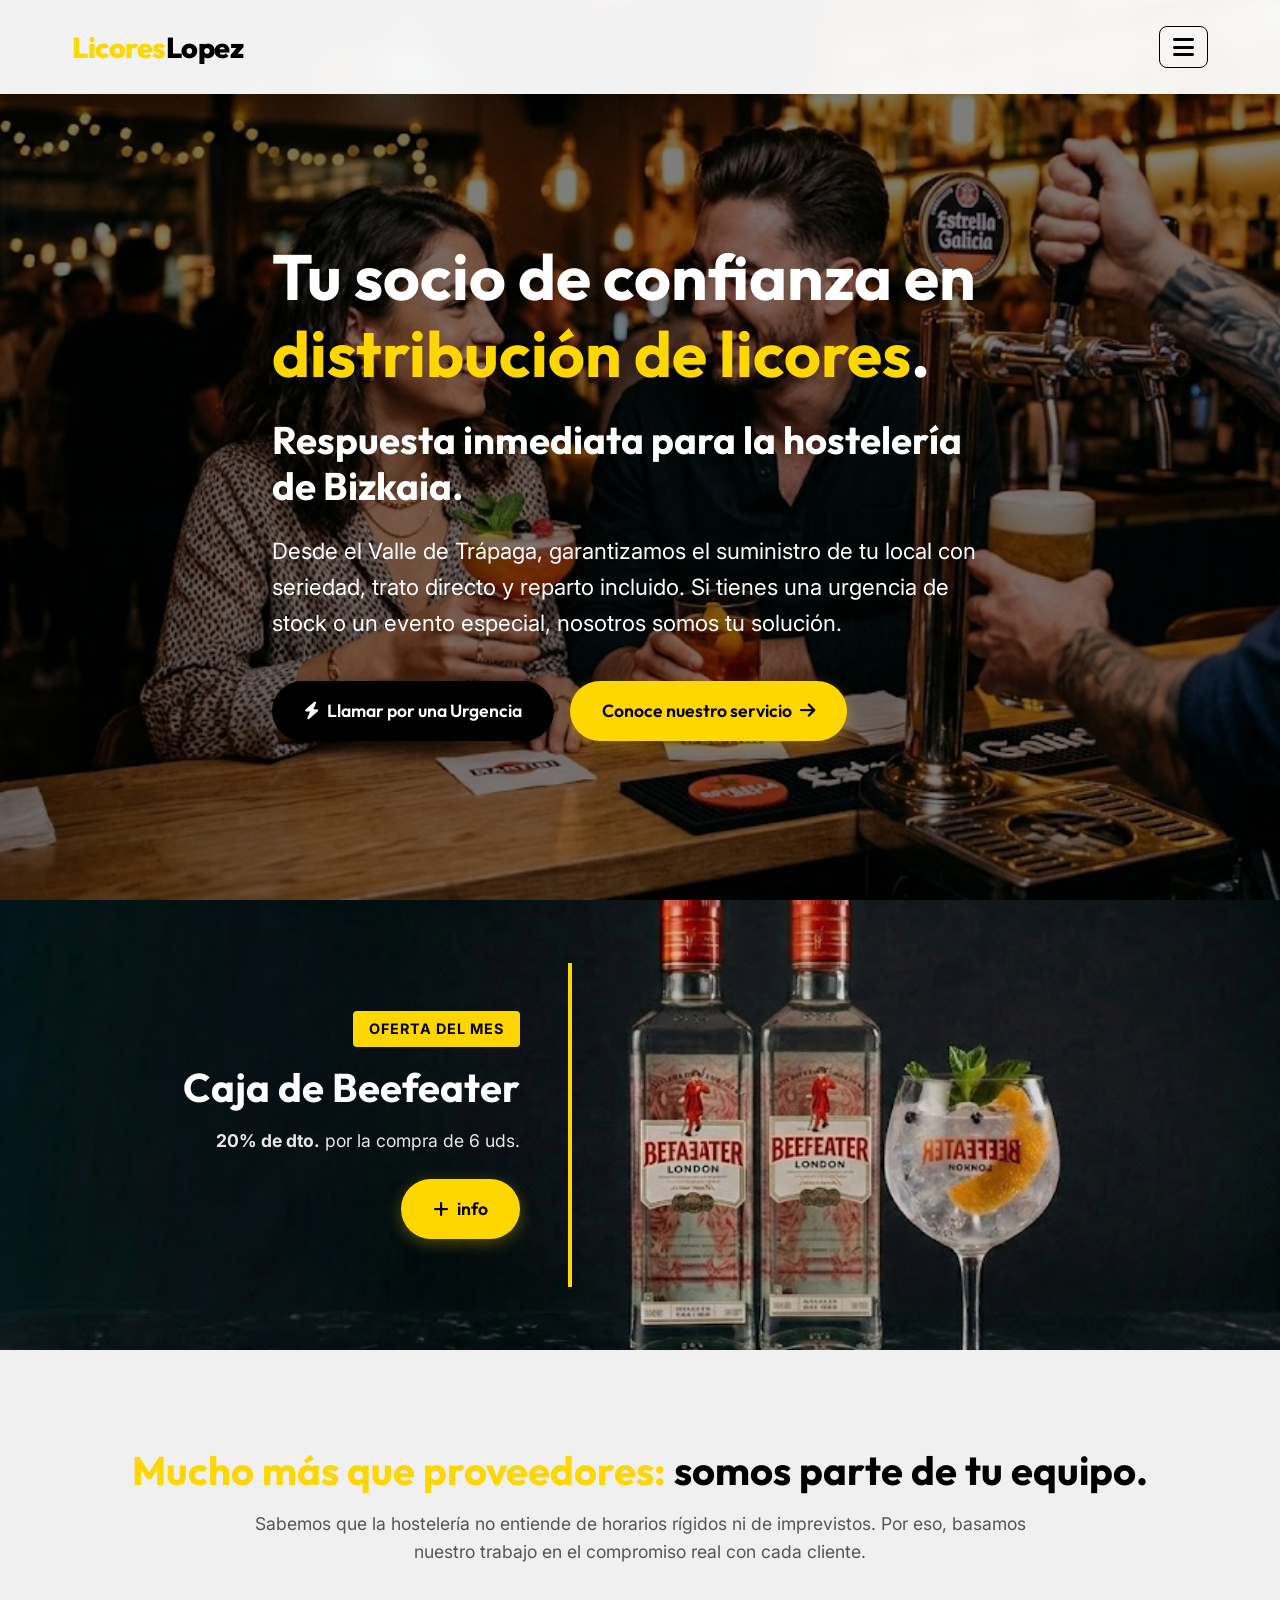
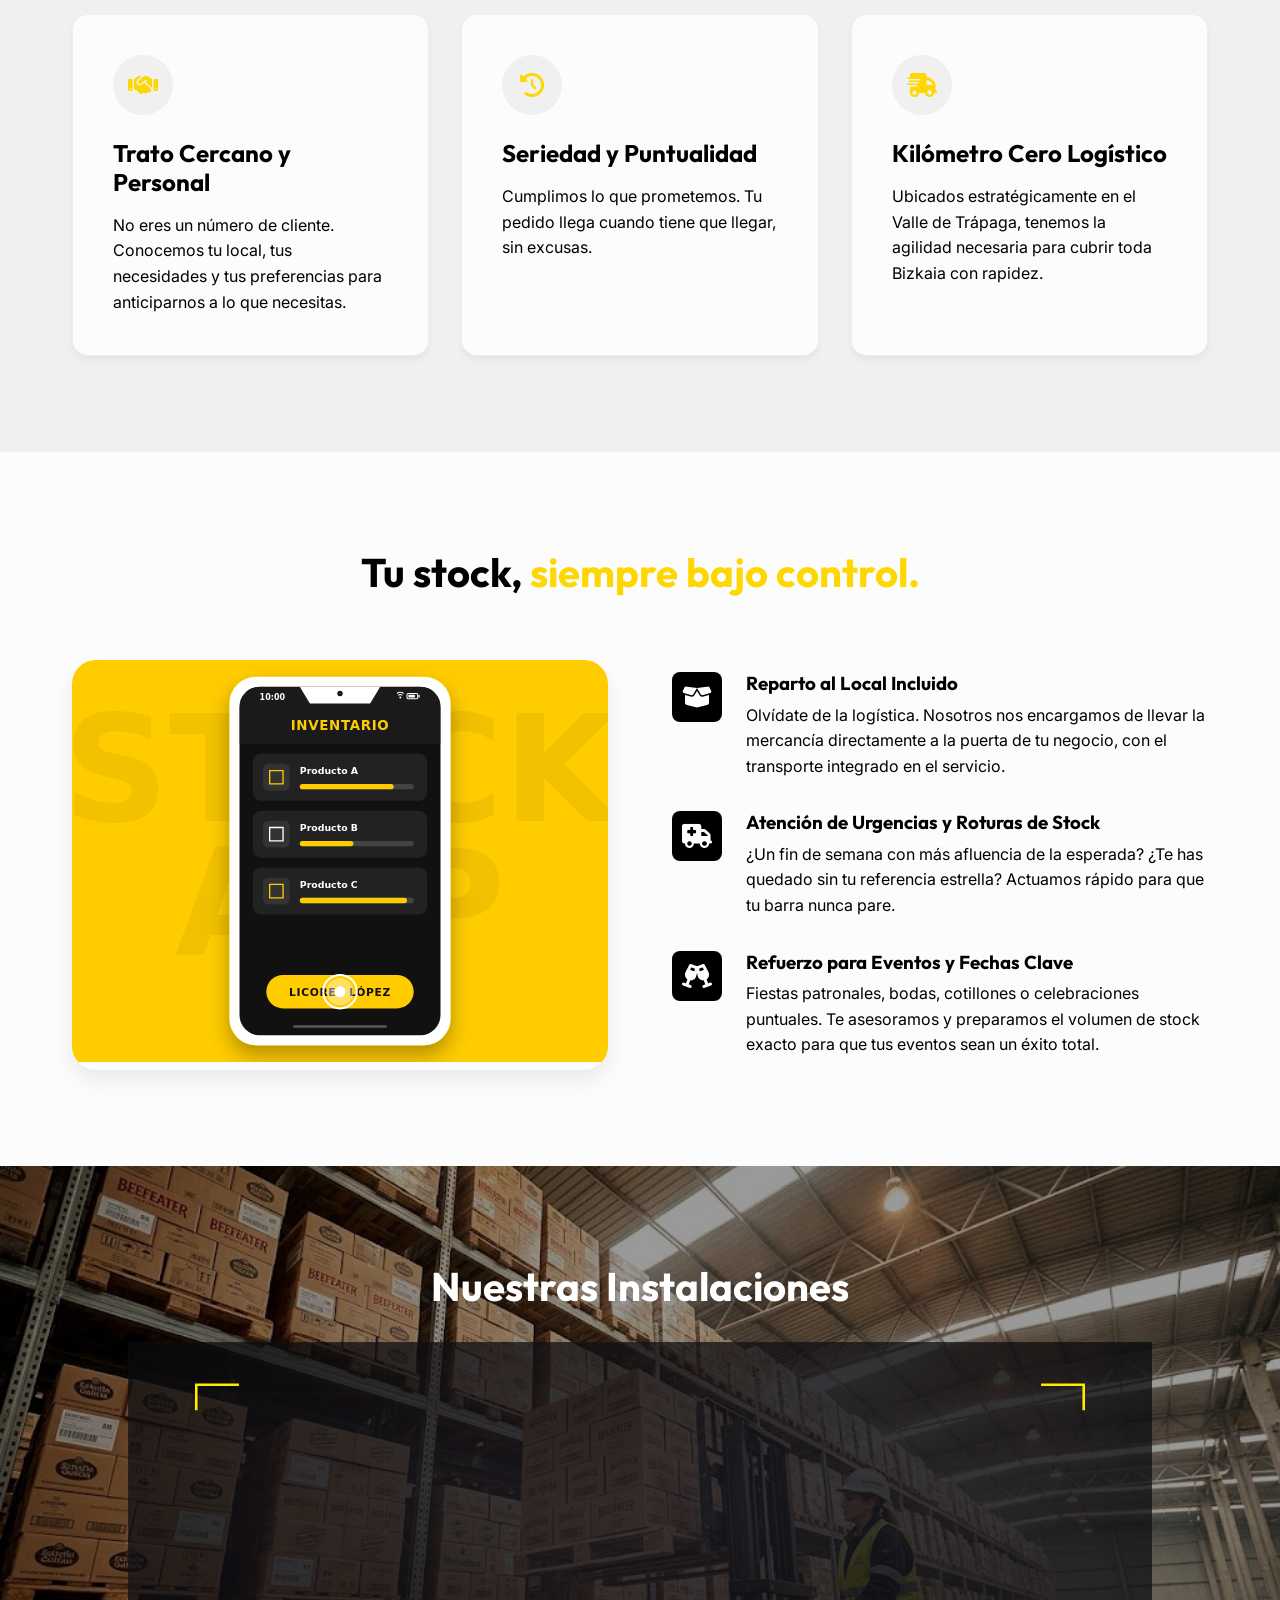
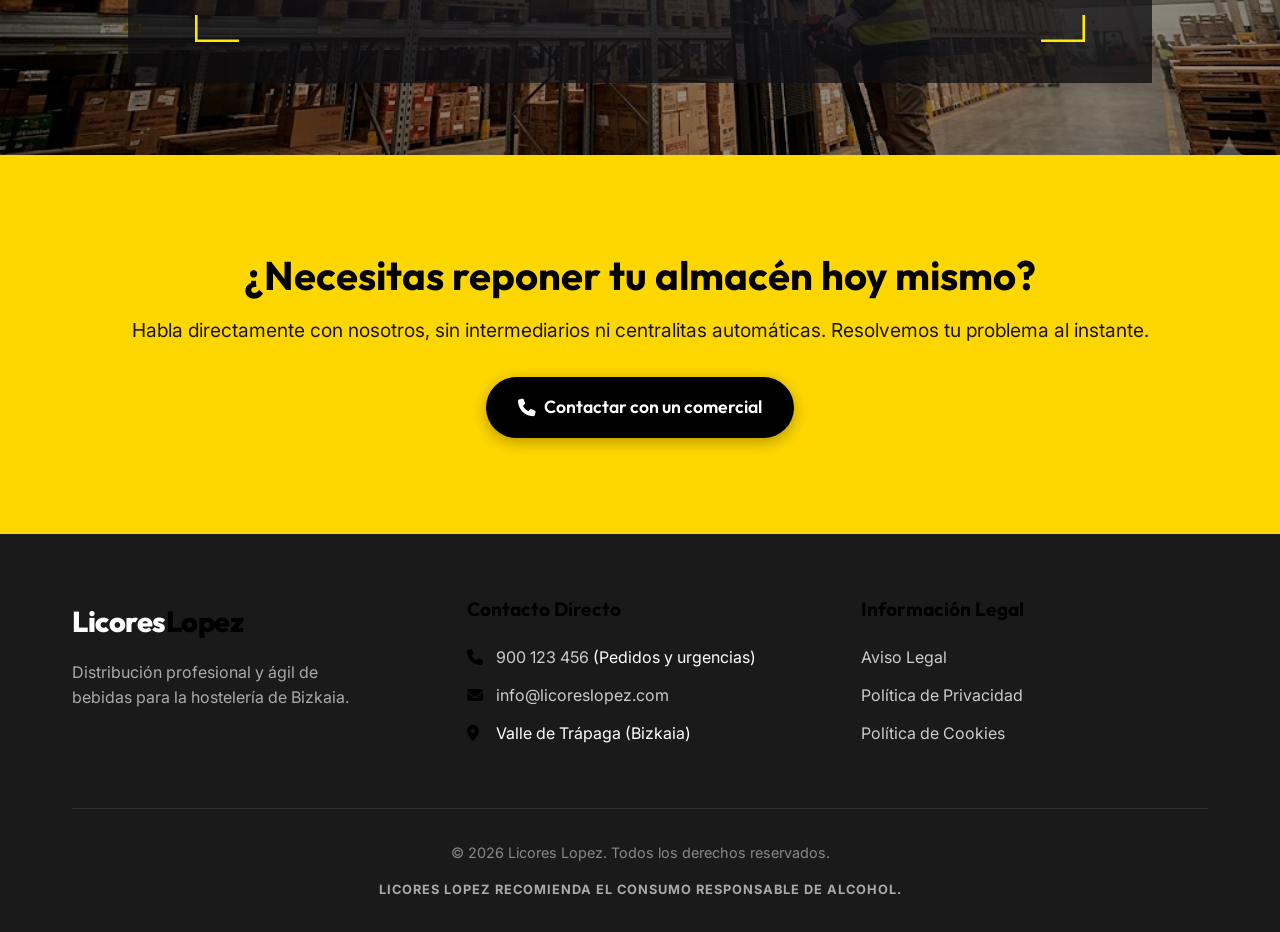
==== commit 94e50a4f: "Add files via upload" ====
--- a/index.html
+++ b/index.html
@@ -28,9 +28,18 @@
   <nav class="navbar" id="navbar">
     <div class="container nav-container">
       <a href="index.html" class="logo">Licores<span>Lopez</span></a>
-      <a href="tel:+34900123456" class="btn btn-outline" style="padding: 0.5rem 1.5rem; font-size: 0.9rem;">
-        <i class="fa-solid fa-phone"></i> Urgencias
-      </a>
+      <button class="hamburger-btn" id="hamburger-btn" aria-label="Abrir menú">
+        <i class="fa-solid fa-bars"></i>
+      </button>
+      <div class="nav-links" id="nav-links">
+        <a href="#oferta" class="nav-link">Oferta del mes</a>
+        <a href="#valores" class="nav-link">Valores</a>
+        <a href="#servicios" class="nav-link">Servicios</a>
+        <a href="#instalaciones" class="nav-link">Instalaciones</a>
+        <a href="tel:+34900123456" class="nav-link text-accent" style="font-weight: 700;">
+          <i class="fa-solid fa-phone"></i> Urgencias
+        </a>
+      </div>
     </div>
   </nav>
 
@@ -52,12 +61,16 @@
   </header>
 
   <!-- Promo Banner Section -->
-  <section class="promo-banner js-scroll animate-hidden" data-animation="animate-fade-in" style="padding: 0;">
+  <section id="oferta" class="promo-banner js-scroll animate-hidden" data-animation="animate-fade-in"
+    style="padding: 0;">
     <div class="container" style="width: 100%;">
       <div class="promo-content js-scroll animate-hidden delay-100" data-animation="animate-slide-right">
         <span class="promo-tag">Oferta del mes</span>
         <h2>Caja de Beefeater</h2>
-        <p><strong>20% de dto.</strong> por la compra de 6 uds.</p>
+        <p style="margin-bottom: 1.5rem;"><strong>20% de dto.</strong> por la compra de 6 uds.</p>
+        <a href="tel:+34900123456" class="btn btn-primary">
+          <i class="fa-solid fa-plus"></i> info
+        </a>
       </div>
     </div>
   </section>
@@ -722,6 +735,210 @@
     </div>
   </section>
 
+  <!-- Nuestras Instalaciones Section -->
+  <section id="instalaciones" class="instalaciones-section js-scroll animate-hidden" data-animation="animate-fade-in">
+    <div class="container text-center" style="margin-bottom: 2rem; position: relative; z-index: 2;">
+      <h2 style="font-size: 2.5rem; color: var(--color-text-light);">Nuestras Instalaciones</h2>
+    </div>
+
+    <div class="instalaciones-svg-container" style="position: relative; z-index: 2;">
+      <svg xmlns="http://www.w3.org/2000/svg" viewBox="0 0 1200 400" width="100%" height="100%">
+        <defs>
+          <style>
+            @import url('https://fonts.googleapis.com/css2?family=Montserrat:wght@800');
+
+            /* Estilos generales */
+            .bg {
+              fill: url(#bg-grad);
+            }
+
+            .grid {
+              fill: url(#grid-pattern);
+            }
+
+            /* Contenedor animado para cada texto */
+            .t {
+              opacity: 0;
+              transform-origin: 600px 215px;
+              animation: espectacular 12s infinite;
+            }
+
+            /* Estilo del texto amarillo */
+            .txt {
+              font-family: 'Montserrat', 'Segoe UI', system-ui, sans-serif;
+              font-size: 58px;
+              font-weight: 800;
+              fill: #FFEA00;
+              text-anchor: middle;
+              dominant-baseline: middle;
+              /* Efecto de brillo/resplandor */
+              text-shadow: 0 0 15px rgba(255, 234, 0, 0.6),
+                0 0 30px rgba(255, 193, 7, 0.4),
+                0 0 60px rgba(255, 193, 7, 0.2);
+            }
+
+            /* Estilo de la línea decorativa inferior */
+            .ln {
+              stroke: #FFEA00;
+              stroke-width: 4;
+              stroke-linecap: round;
+              filter: drop-shadow(0 0 8px #FFC107);
+              transform-origin: 600px 250px;
+              animation: lineaAnim 12s infinite;
+              opacity: 0;
+            }
+
+            /* Delays en bucle (Total 12s -> 4s por cada uno) */
+            .t1,
+            .t1 .ln {
+              animation-delay: 0s;
+            }
+
+            .t2,
+            .t2 .ln {
+              animation-delay: 4s;
+            }
+
+            .t3,
+            .t3 .ln {
+              animation-delay: 8s;
+            }
+
+            /* Animación principal del texto (Aparición de impacto, suspensión, y salida rápida) */
+            @keyframes espectacular {
+              0% {
+                opacity: 0;
+                transform: scale(0.6) translateY(60px);
+                filter: blur(15px);
+                letter-spacing: -3px;
+                animation-timing-function: cubic-bezier(0.2, 0.8, 0.2, 1);
+              }
+
+              7% {
+                opacity: 1;
+                transform: scale(1) translateY(0);
+                filter: blur(0px);
+                letter-spacing: 0px;
+                animation-timing-function: linear;
+              }
+
+              26% {
+                opacity: 1;
+                transform: scale(1.04) translateY(-8px);
+                filter: blur(0px);
+                letter-spacing: 2px;
+                animation-timing-function: cubic-bezier(0.8, 0, 0.8, 0.2);
+              }
+
+              33% {
+                opacity: 0;
+                transform: scale(1.3) translateY(-60px);
+                filter: blur(15px);
+                letter-spacing: 12px;
+              }
+
+              34%,
+              100% {
+                opacity: 0;
+              }
+            }
+
+            /* Animación que expande y contrae la línea al ritmo del texto */
+            @keyframes lineaAnim {
+              0% {
+                transform: scaleX(0);
+                opacity: 0;
+                animation-timing-function: cubic-bezier(0.2, 0.8, 0.2, 1);
+              }
+
+              7% {
+                transform: scaleX(0.4);
+                opacity: 1;
+                animation-timing-function: linear;
+              }
+
+              26% {
+                transform: scaleX(0.65);
+                opacity: 1;
+                animation-timing-function: cubic-bezier(0.8, 0, 0.8, 0.2);
+              }
+
+              33% {
+                transform: scaleX(1.3);
+                opacity: 0;
+              }
+
+              34%,
+              100% {
+                transform: scaleX(0);
+                opacity: 0;
+              }
+            }
+
+            /* Animación pulsante ambiente para las esquinas UI */
+            .brackets {
+              transform-origin: 600px 200px;
+              animation: pulso 4s infinite ease-in-out;
+            }
+
+            @keyframes pulso {
+
+              0%,
+              100% {
+                opacity: 0.15;
+                transform: scale(0.98);
+              }
+
+              50% {
+                opacity: 0.6;
+                transform: scale(1);
+              }
+            }
+          </style>
+
+          <!-- Gradiente radial oscuro para el fondo -->
+          <radialGradient id="bg-grad" cx="50%" cy="50%" r="75%">
+            <stop offset="0%" stop-color="#1e1e26" />
+            <stop offset="100%" stop-color="#08080a" />
+          </radialGradient>
+
+          <!-- Patrón de rejilla sutil para sensación de logística / tecnología -->
+          <pattern id="grid-pattern" width="60" height="60" patternUnits="userSpaceOnUse">
+            <path d="M 60 0 L 0 0 0 60" fill="none" stroke="#ffffff" stroke-width="1" stroke-opacity="0.03" />
+          </pattern>
+        </defs>
+
+        <!-- Capas de fondo con opacidad reducida para dejar ver la imagen -->
+        <rect width="100%" height="100%" class="bg" fill-opacity="0.75" />
+        <rect width="100%" height="100%" class="grid" />
+
+        <!-- Corchetes decorativos (UI Corners) -->
+        <g class="brackets">
+          <path d="M 80 80 L 80 50 L 130 50" fill="none" stroke="#FFEA00" stroke-width="3" />
+          <path d="M 1120 80 L 1120 50 L 1070 50" fill="none" stroke="#FFEA00" stroke-width="3" />
+          <path d="M 80 320 L 80 350 L 130 350" fill="none" stroke="#FFEA00" stroke-width="3" />
+          <path d="M 1120 320 L 1120 350 L 1070 350" fill="none" stroke="#FFEA00" stroke-width="3" />
+        </g>
+
+        <!-- Textos (He adaptado m" a m² por cuestiones de formato profesional) -->
+        <g class="t t1">
+          <text class="txt" x="600" y="190">+ de 4000m² de almacén</text>
+          <line class="ln" x1="200" y1="255" x2="1000" y2="255" />
+        </g>
+
+        <g class="t t2">
+          <text class="txt" x="600" y="190">Red comercial en toda Bizkaia</text>
+          <line class="ln" x1="200" y1="255" x2="1000" y2="255" />
+        </g>
+
+        <g class="t t3">
+          <text class="txt" x="600" y="190">Servicio de entrega express 24h</text>
+          <line class="ln" x1="200" y1="255" x2="1000" y2="255" />
+        </g>
+      </svg>
+    </div>
+  </section>
+
   <!-- CTA Intermedia -->
   <section class="section-primary js-scroll animate-hidden" data-animation="animate-fade-in">
     <div class="container cta-intermedia">
@@ -775,4 +992,4 @@
   <script src="main.js"></script>
 </body>
 
-</html>
+</html>
--- a/styles.css
+++ b/styles.css
@@ -208,6 +208,63 @@
   display: flex;
   justify-content: space-between;
   align-items: center;
+  position: relative;
+  /* important for absolute positioning the menu drop */
+}
+
+.hamburger-btn {
+  background: none;
+  border: 1px solid var(--color-accent);
+  border-radius: var(--radius-sm);
+  font-size: 1.5rem;
+  color: var(--color-accent);
+  cursor: pointer;
+  padding: 0.5rem 0.8rem;
+  display: inline-flex;
+  align-items: center;
+  justify-content: center;
+  transition: all var(--transition-fast);
+}
+
+.hamburger-btn:hover {
+  background: var(--color-surface-alt);
+}
+
+.nav-links {
+  position: absolute;
+  top: 100%;
+  right: var(--space-md);
+  margin-top: 1rem;
+  background: var(--color-bg);
+  box-shadow: var(--shadow-md);
+  border-radius: var(--radius-sm);
+  padding: 1rem 0;
+  display: flex;
+  flex-direction: column;
+  min-width: 200px;
+  transform: translateY(10px);
+  opacity: 0;
+  visibility: hidden;
+  transition: all var(--transition-fast);
+  border: 1px solid rgba(0, 0, 0, 0.05);
+}
+
+.nav-links.active {
+  transform: translateY(0);
+  opacity: 1;
+  visibility: visible;
+}
+
+.nav-link {
+  padding: 0.8rem 1.5rem;
+  font-weight: 500;
+  color: var(--color-text-main);
+  transition: background var(--transition-fast);
+}
+
+.nav-link:hover {
+  background: var(--color-surface-alt);
+  color: var(--color-primary-dark);
 }
 
 .logo {
@@ -257,7 +314,7 @@
   left: 0;
   width: 100%;
   height: 100%;
-  background: rgba(0, 0, 0, 0.2);
+  background: rgba(0, 0, 0, 0.5);
   z-index: 1;
 }
 
@@ -298,6 +355,72 @@
   gap: 1rem;
   flex-wrap: wrap;
   animation: slideUpFade 1s 0.4s both;
+}
+
+/* Promo Banner Section */
+.promo-banner {
+  position: relative;
+  min-height: 50vh;
+  /* Based on typical hero image aspect ratio */
+  display: flex;
+  align-items: center;
+  justify-content: flex-end;
+  /* Align content to the right */
+  background-image: url('images/promo1.jpg');
+  background-size: cover;
+  background-position: center;
+  background-repeat: no-repeat;
+  overflow: hidden;
+  margin: 0;
+  /* Remove top/bottom margin */
+}
+
+.promo-banner::before {
+  content: '';
+  position: absolute;
+  top: 0;
+  left: 0;
+  width: 100%;
+  height: 100%;
+  /* Gradient overlay adjusted to 10% and fading left-to-right */
+  background: linear-gradient(270deg, rgba(0, 0, 0, 0.1) 0%, rgba(0, 0, 0, 0.05) 50%, rgba(0, 0, 0, 0) 100%);
+  z-index: 1;
+}
+
+.promo-content {
+  position: relative;
+  z-index: 2;
+  color: var(--color-text-light);
+  max-width: 500px;
+  padding: 3rem;
+  border-right: 4px solid var(--color-primary);
+  border-left: none;
+  text-align: right;
+}
+
+.promo-tag {
+  display: inline-block;
+  background-color: var(--color-primary);
+  color: var(--color-accent);
+  font-weight: bold;
+  font-size: 0.9rem;
+  text-transform: uppercase;
+  letter-spacing: 1px;
+  padding: 0.4rem 1rem;
+  margin-bottom: 1rem;
+  border-radius: 4px;
+}
+
+.promo-content h2 {
+  font-size: 2.5rem;
+  color: var(--color-text-light);
+  line-height: 1.2;
+  margin-bottom: 1rem;
+}
+
+.promo-content p {
+  font-size: 1.1rem;
+  opacity: 0.9;
 }
 
 /* Valores Section */
@@ -419,6 +542,35 @@
   margin-bottom: 0.5rem;
 }
 
+/* Instalaciones Section */
+.instalaciones-section {
+  position: relative;
+  padding: var(--space-xl) 0 4rem 0;
+  /* Added bottom padding to reveal more background */
+  background-image: url('images/almacen.jpg');
+  background-size: cover;
+  background-position: center;
+  background-repeat: no-repeat;
+  overflow: hidden;
+}
+
+.instalaciones-section::before {
+  content: '';
+  position: absolute;
+  top: 0;
+  left: 0;
+  width: 100%;
+  height: 100%;
+  background: rgba(0, 0, 0, 0.4);
+  z-index: 1;
+}
+
+.instalaciones-svg-container {
+  width: 100%;
+  max-width: 80%;
+  margin: 0 auto;
+}
+
 /* CTA Intermedia */
 .cta-intermedia {
   text-align: center;
@@ -499,32 +651,32 @@
 }
 
 .animate-fade-in {
-  animation: fadeIn 0.8s ease-out forwards;
+  animation: fadeIn 1s ease-out forwards;
 }
 
 .animate-slide-up {
-  animation: slideUpFade 0.8s cubic-bezier(0.16, 1, 0.3, 1) forwards;
+  animation: slideUpFade 1s cubic-bezier(0.16, 1, 0.3, 1) forwards;
 }
 
 .animate-slide-left {
-  animation: slideLeftFade 0.8s cubic-bezier(0.16, 1, 0.3, 1) forwards;
+  animation: slideLeftFade 1s cubic-bezier(0.16, 1, 0.3, 1) forwards;
 }
 
 .animate-slide-right {
-  animation: slideRightFade 0.8s cubic-bezier(0.16, 1, 0.3, 1) forwards;
+  animation: slideRightFade 1s cubic-bezier(0.16, 1, 0.3, 1) forwards;
 }
 
 /* Staggerdelays */
 .delay-100 {
-  animation-delay: 0.1s;
+  animation-delay: 0.15s;
 }
 
 .delay-200 {
-  animation-delay: 0.2s;
+  animation-delay: 0.3s;
 }
 
 .delay-300 {
-  animation-delay: 0.3s;
+  animation-delay: 0.45s;
 }
 
 @keyframes fadeIn {
@@ -583,6 +735,13 @@
 
 /* Responsive */
 @media (max-width: 768px) {
+  .hero {
+    padding-top: 120px;
+    /* Added extra padding top on mobile */
+    padding-bottom: 80px;
+    /* Added extra padding bottom on mobile */
+  }
+
   .servicios-grid {
     grid-template-columns: 1fr;
   }
@@ -595,4 +754,23 @@
   .hero-ctas .btn {
     width: 100%;
   }
+
+  .instalaciones-svg-container {
+    max-width: 100%;
+  }
+
+  /* Promo mobile adjustments */
+  .promo-banner {
+    justify-content: flex-start;
+  }
+
+  .promo-banner::before {
+    background: linear-gradient(90deg, rgba(0, 0, 0, 0.4) 0%, rgba(0, 0, 0, 0.2) 50%, rgba(0, 0, 0, 0) 100%);
+  }
+
+  .promo-content {
+    text-align: left;
+    border-right: none;
+    border-left: 4px solid var(--color-primary);
+  }
 }
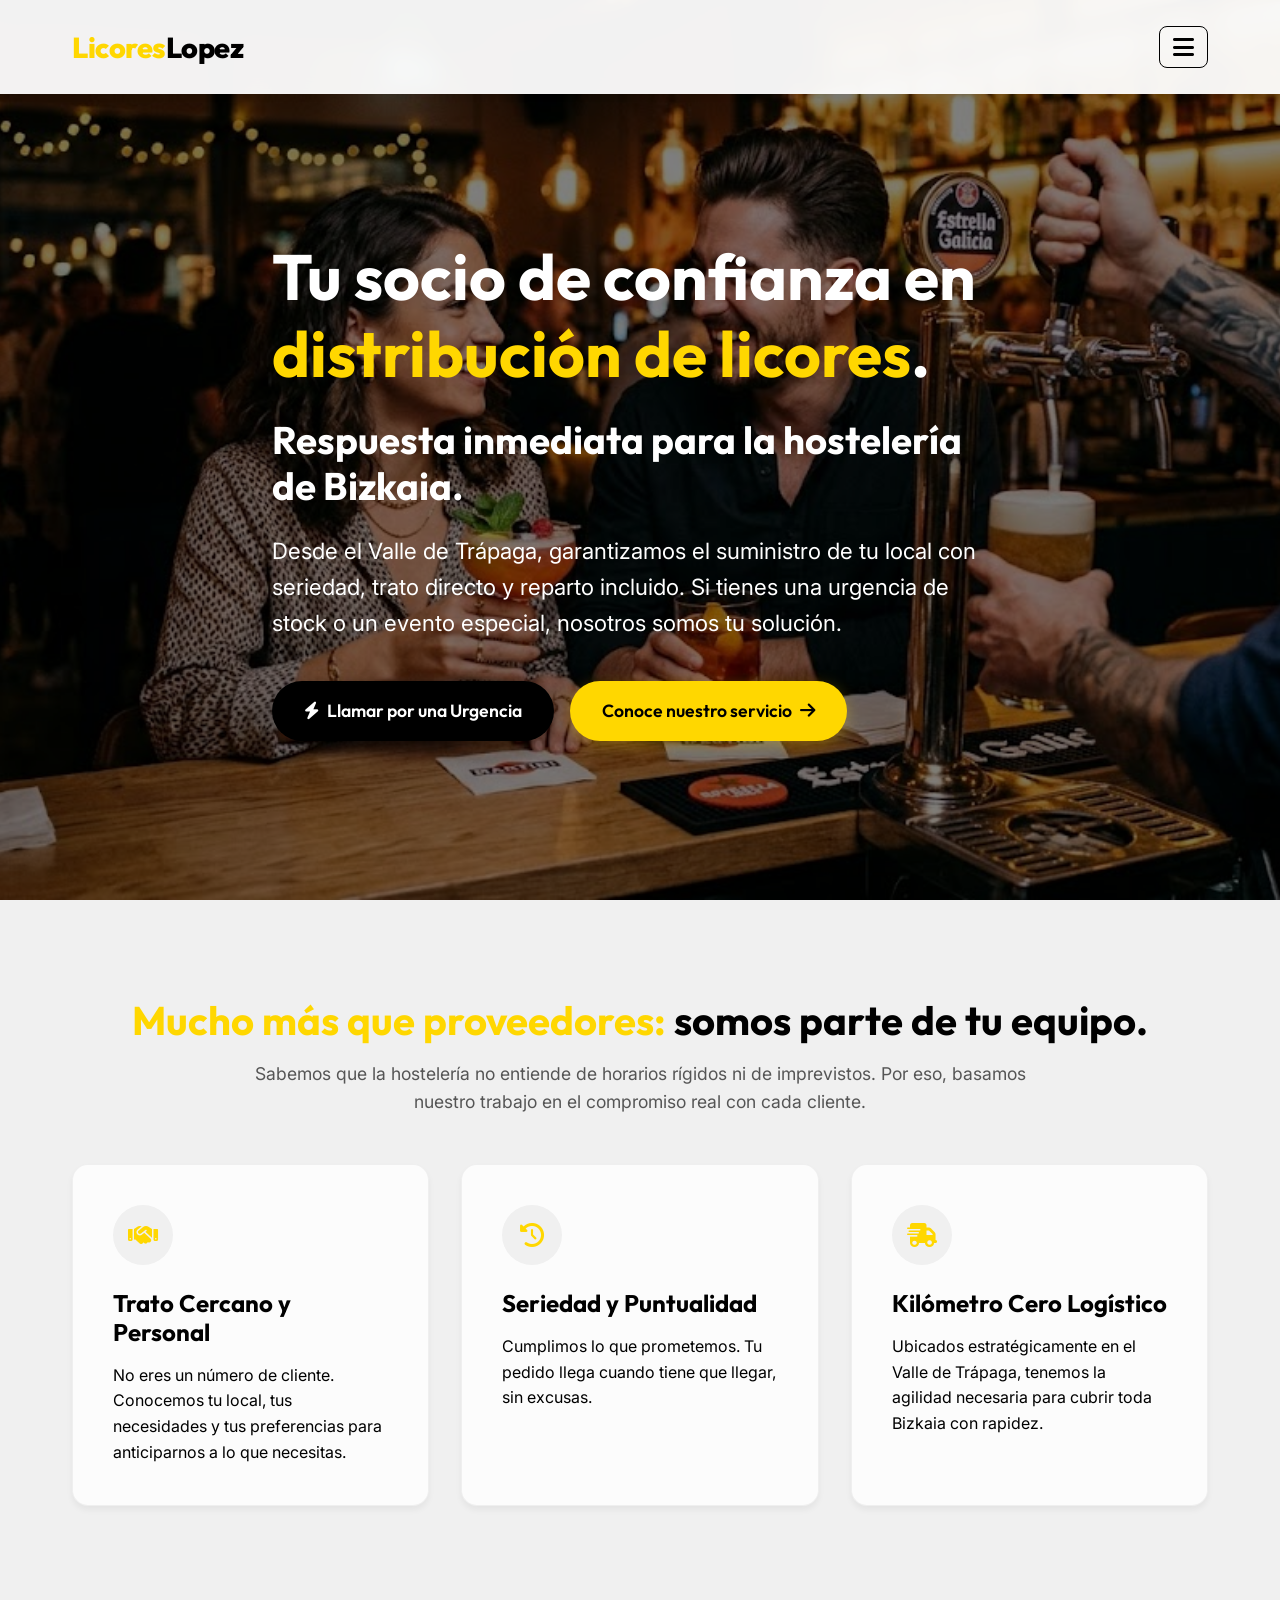
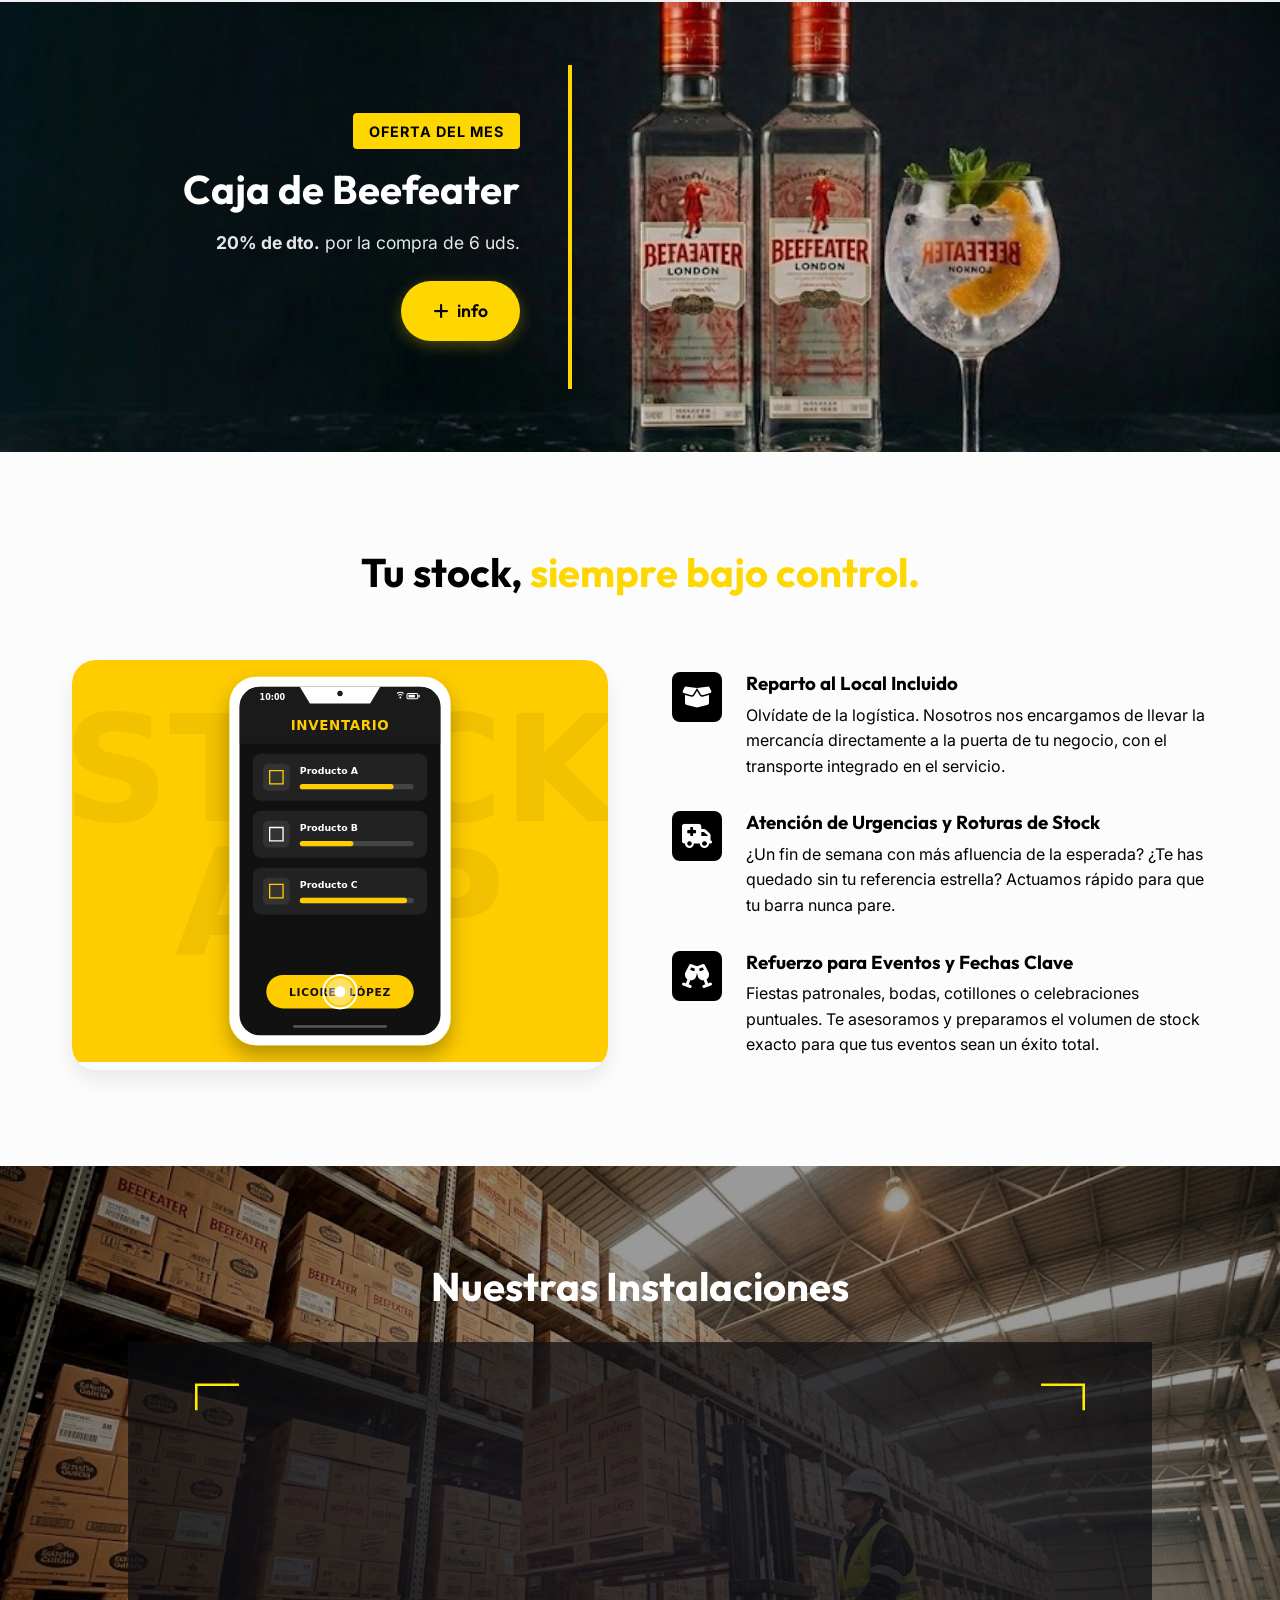
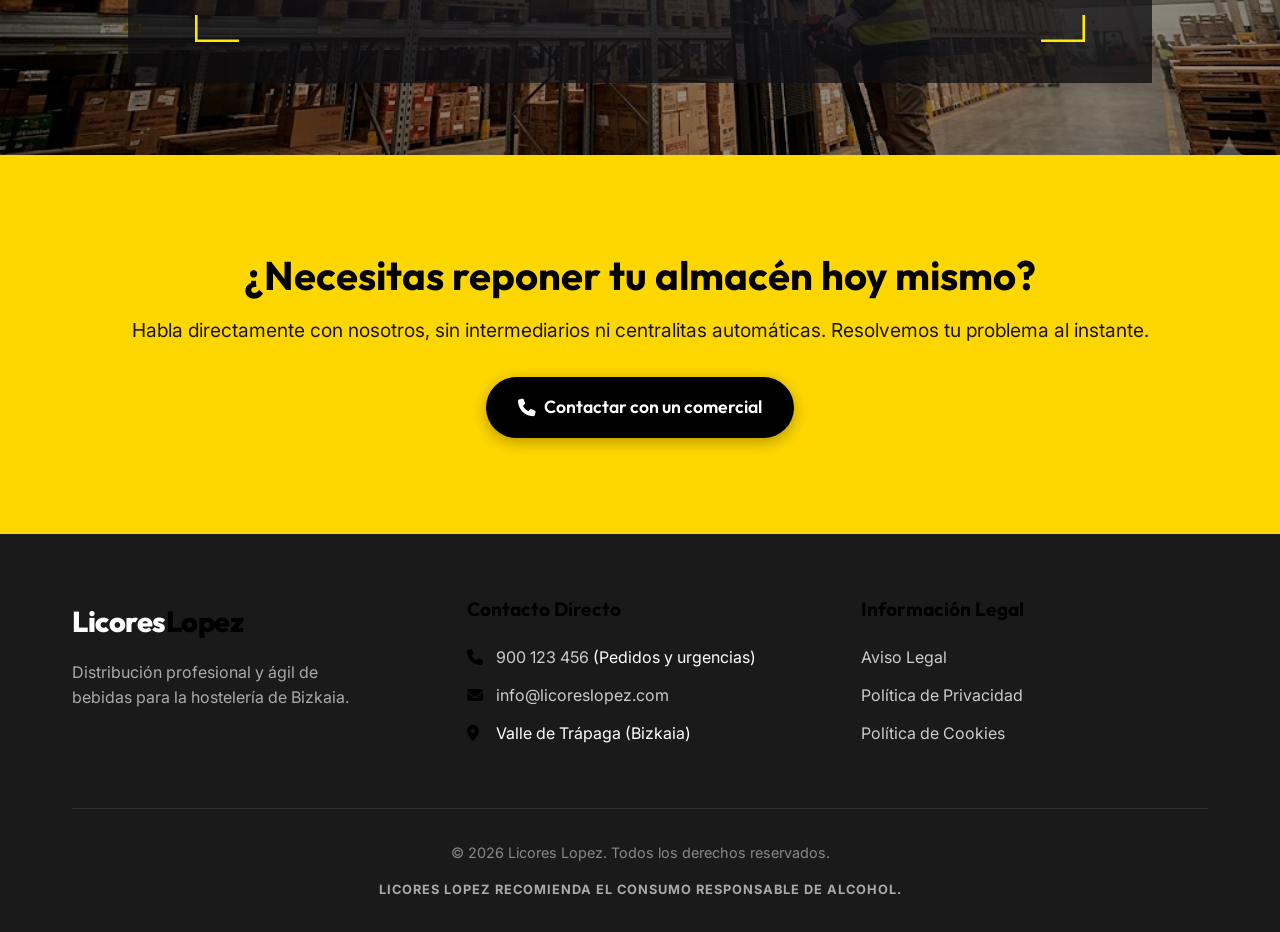
==== commit 2b21ff01: "Add files via upload" ====
--- a/index.html
+++ b/index.html
@@ -59,21 +59,6 @@
       </div>
     </div>
   </header>
-
-  <!-- Promo Banner Section -->
-  <section id="oferta" class="promo-banner js-scroll animate-hidden" data-animation="animate-fade-in"
-    style="padding: 0;">
-    <div class="container" style="width: 100%;">
-      <div class="promo-content js-scroll animate-hidden delay-100" data-animation="animate-slide-right">
-        <span class="promo-tag">Oferta del mes</span>
-        <h2>Caja de Beefeater</h2>
-        <p style="margin-bottom: 1.5rem;"><strong>20% de dto.</strong> por la compra de 6 uds.</p>
-        <a href="tel:+34900123456" class="btn btn-primary">
-          <i class="fa-solid fa-plus"></i> info
-        </a>
-      </div>
-    </div>
-  </section>
 
   <!-- Valores Section -->
   <section id="valores" class="section-alt">
@@ -108,6 +93,21 @@
     </div>
   </section>
 
+  <!-- Promo Banner Section -->
+  <section id="oferta" class="promo-banner js-scroll animate-hidden" data-animation="animate-fade-in"
+    style="padding: 0;">
+    <div class="container" style="width: 100%;">
+      <div class="promo-content js-scroll animate-hidden delay-100" data-animation="animate-slide-right">
+        <span class="promo-tag">Oferta del mes</span>
+        <h2>Caja de Beefeater</h2>
+        <p style="margin-bottom: 1.5rem;"><strong>20% de dto.</strong> por la compra de 6 uds.</p>
+        <a href="tel:+34900123456" class="btn btn-primary">
+          <i class="fa-solid fa-plus"></i> info
+        </a>
+      </div>
+    </div>
+  </section>
+
   <!-- Servicios Section -->
   <section id="servicios" class="section-light">
     <div class="container">
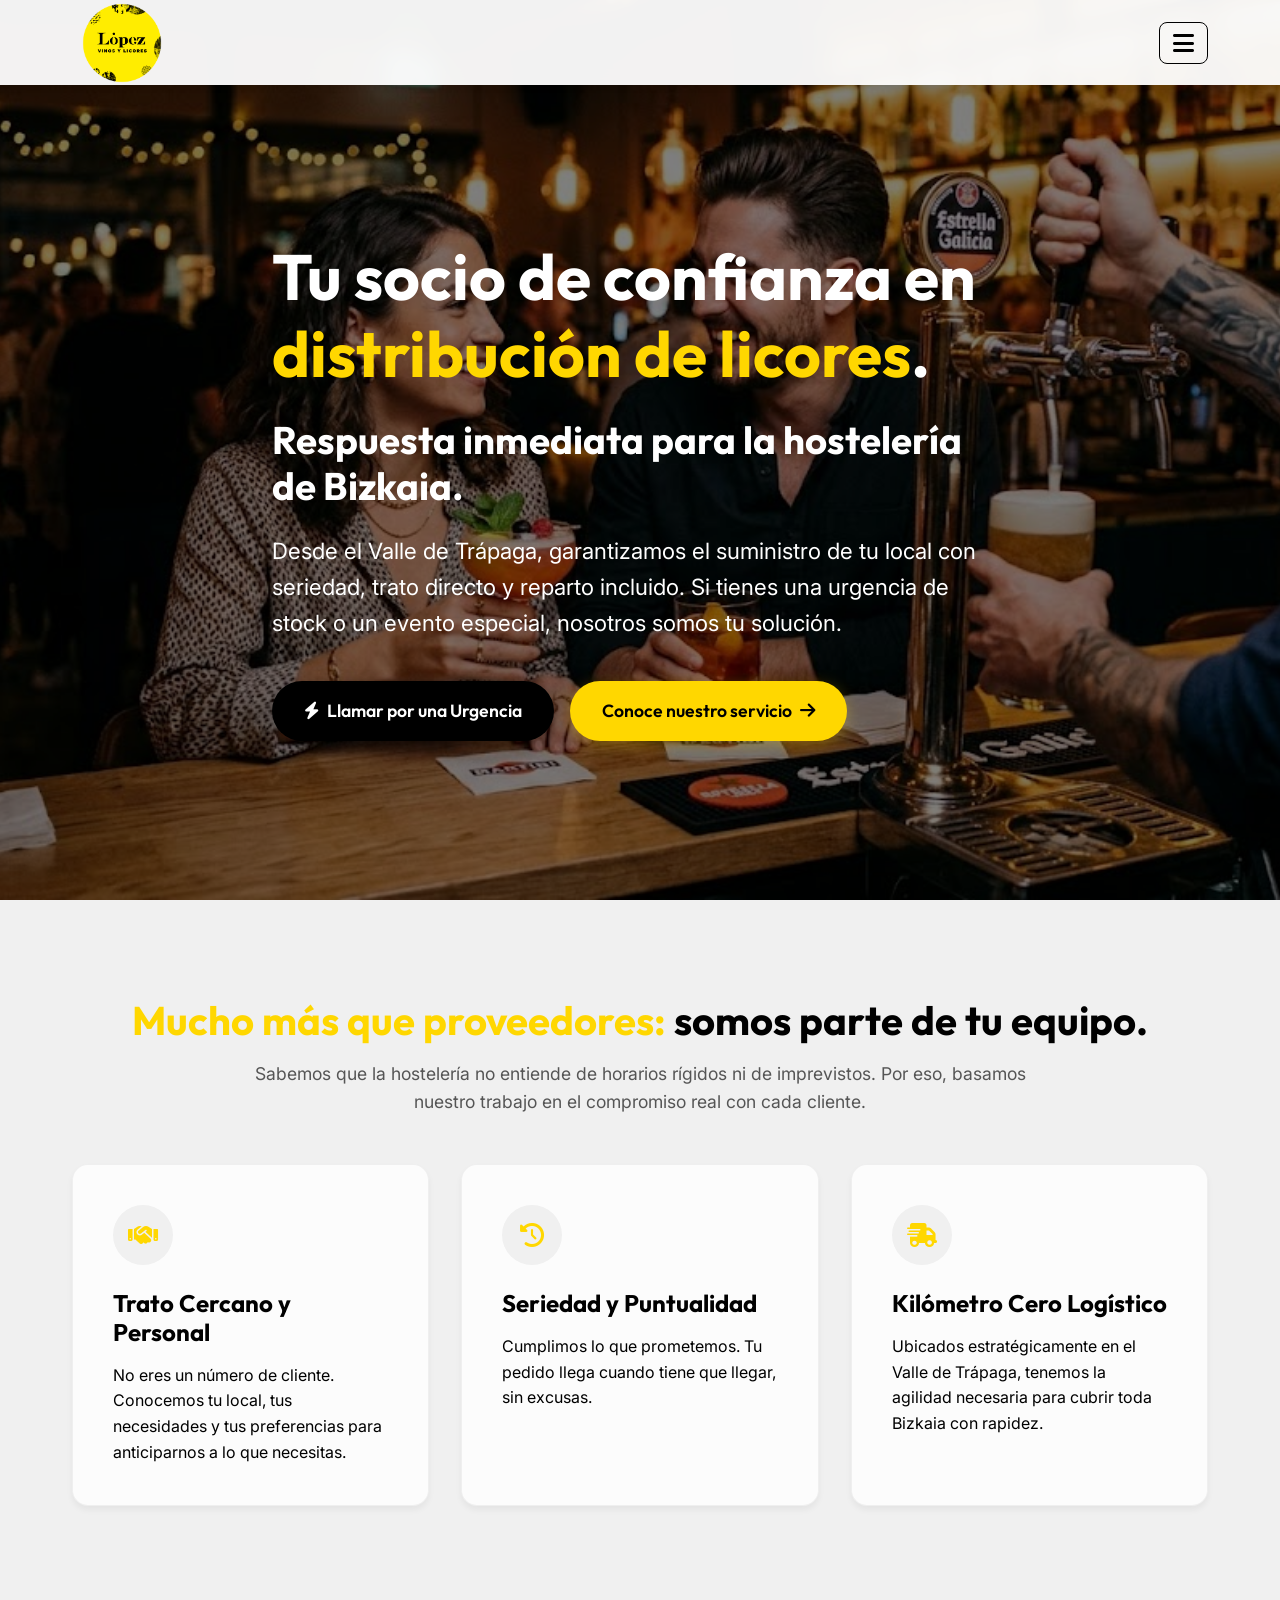
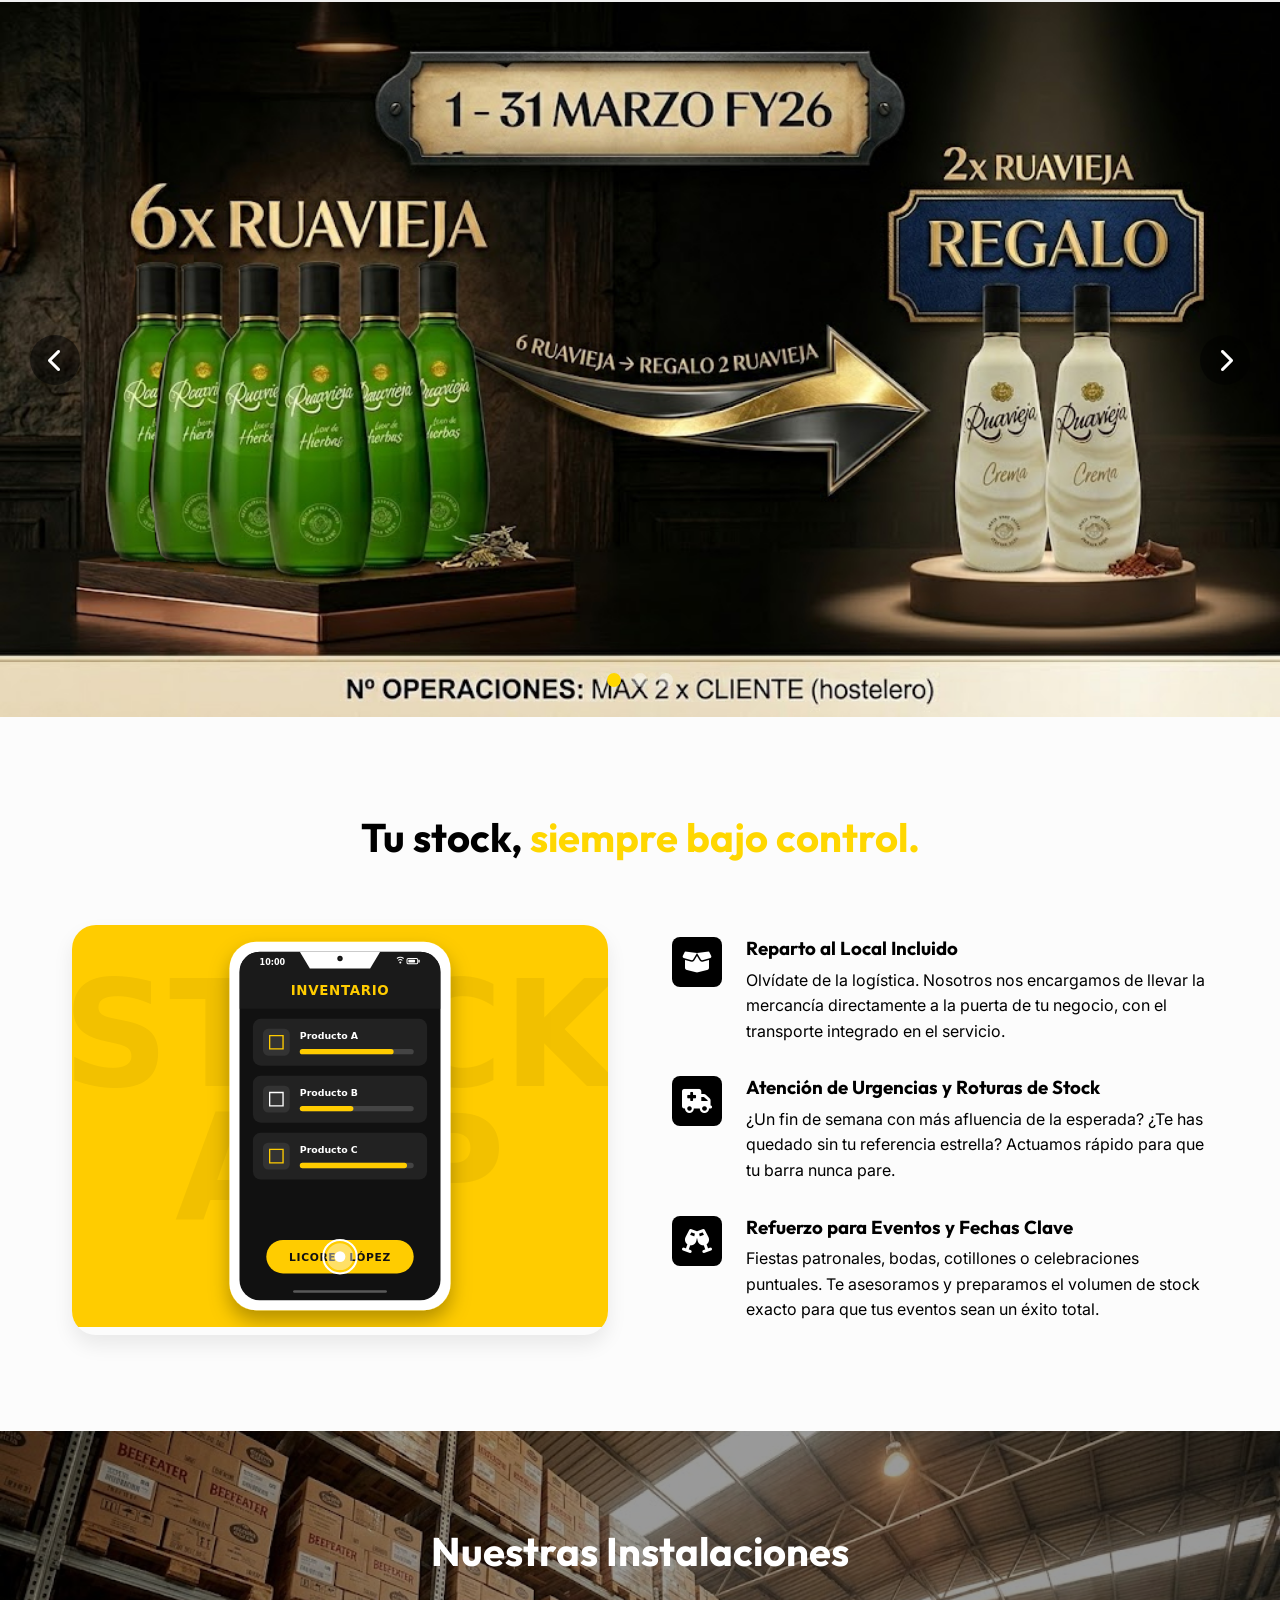
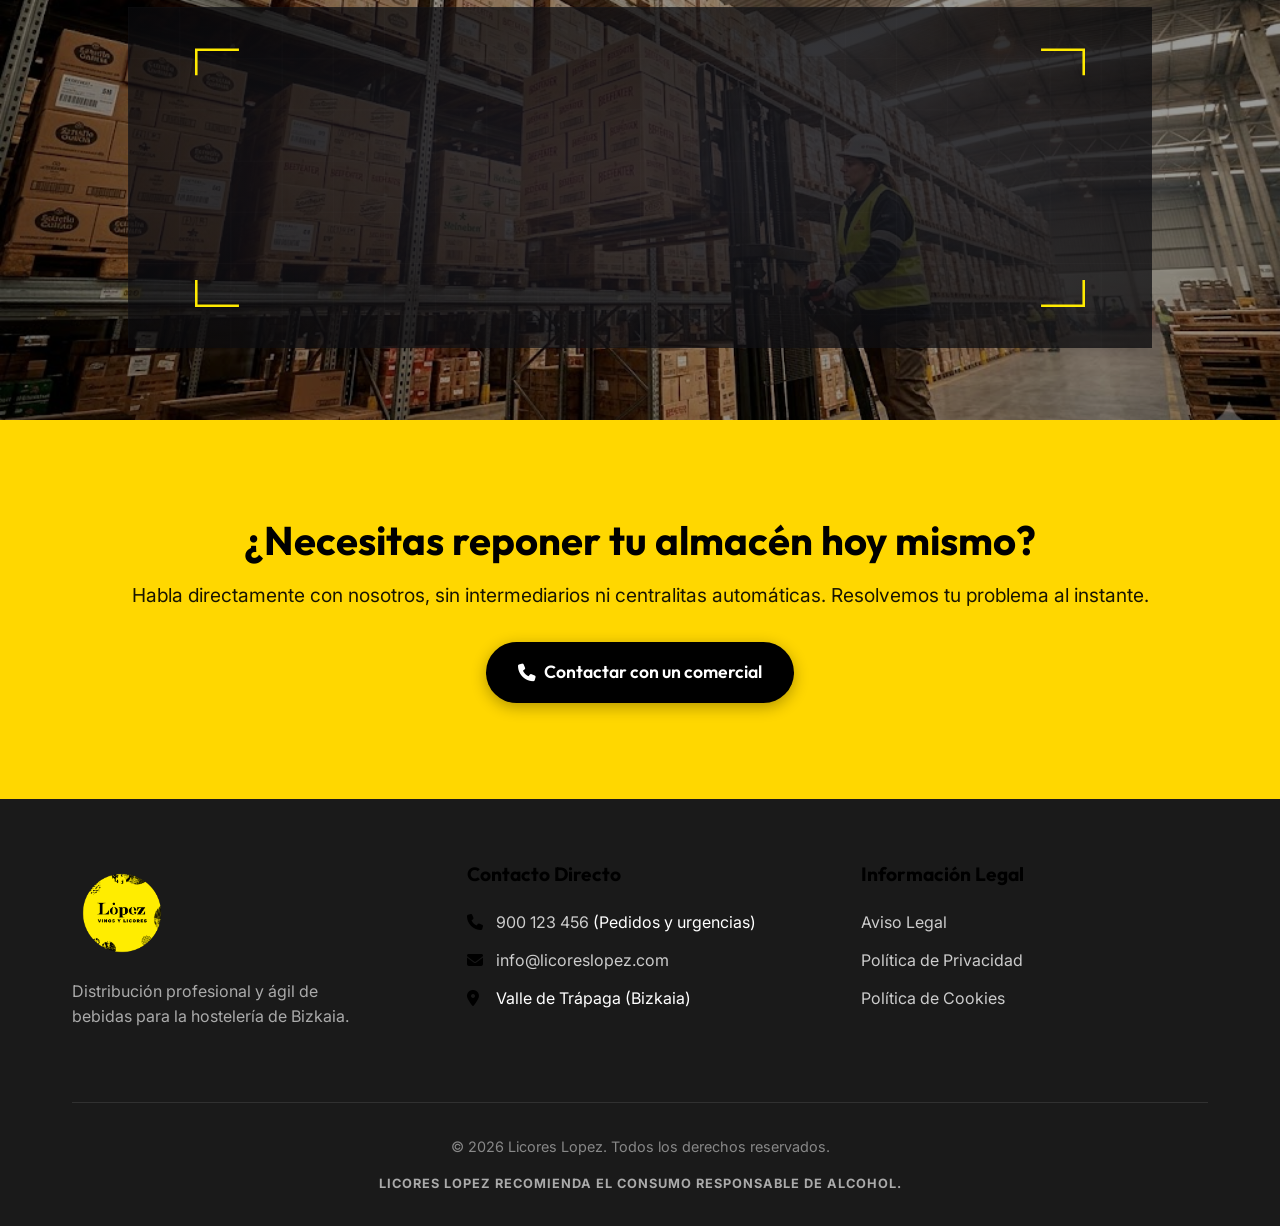
==== commit 72c08e6a: "Add files via upload" ====
--- a/index.html
+++ b/index.html
@@ -27,7 +27,7 @@
   <!-- Navigation -->
   <nav class="navbar" id="navbar">
     <div class="container nav-container">
-      <a href="index.html" class="logo">Licores<span>Lopez</span></a>
+      <a href="index.html" class="logo"><img src="images/LOGO-lopez.png" alt="Licores Lopez"></a>
       <button class="hamburger-btn" id="hamburger-btn" aria-label="Abrir menú">
         <i class="fa-solid fa-bars"></i>
       </button>
@@ -93,17 +93,22 @@
     </div>
   </section>
 
-  <!-- Promo Banner Section -->
-  <section id="oferta" class="promo-banner js-scroll animate-hidden" data-animation="animate-fade-in"
-    style="padding: 0;">
-    <div class="container" style="width: 100%;">
-      <div class="promo-content js-scroll animate-hidden delay-100" data-animation="animate-slide-right">
-        <span class="promo-tag">Oferta del mes</span>
-        <h2>Caja de Beefeater</h2>
-        <p style="margin-bottom: 1.5rem;"><strong>20% de dto.</strong> por la compra de 6 uds.</p>
-        <a href="tel:+34900123456" class="btn btn-primary">
-          <i class="fa-solid fa-plus"></i> info
-        </a>
+  <!-- Promo Slider Section -->
+  <section id="oferta" class="promo-slider js-scroll animate-hidden" data-animation="animate-fade-in">
+    <div class="slider-container">
+      <div class="slider-track" id="slider-track">
+        <div class="slide"><img src="images/promociones/ruavieja.jpg" alt="Promoción Ruavieja"></div>
+        <div class="slide"><img src="images/promociones/seagrams-black.jpg" alt="Promoción Seagrams Black"></div>
+        <div class="slide"><img src="images/promociones/surtido.jpg" alt="Promoción Surtido"></div>
+      </div>
+      <button class="slider-btn prev" id="slider-prev" aria-label="Anterior"><i
+          class="fa-solid fa-chevron-left"></i></button>
+      <button class="slider-btn next" id="slider-next" aria-label="Siguiente"><i
+          class="fa-solid fa-chevron-right"></i></button>
+      <div class="slider-dots" id="slider-dots">
+        <div class="dot active" data-index="0"></div>
+        <div class="dot" data-index="1"></div>
+        <div class="dot" data-index="2"></div>
       </div>
     </div>
   </section>
@@ -118,7 +123,7 @@
       <div class="servicios-grid">
         <div class="servicios-img js-scroll animate-hidden" data-animation="animate-slide-right">
           <svg xmlns="http://www.w3.org/2000/svg" viewBox="0 0 800 600" width="100%" height="100%">
-            <title>Animación de Gestión de Stock - Licores López</title>
+            <title>Animación de Gestión de Stock - Licores López (Rápida)</title>
             <desc>Un móvil operando una aplicación de inventario que envía un pedido en furgoneta y termina con el
               mensaje STOCK OK.</desc>
 
@@ -156,18 +161,18 @@
                 font-family: system-ui, -apple-system, 'Segoe UI', Roboto, Helvetica, Arial, sans-serif;
               }
 
-              /* Animación de opacidad de las pantallas */
+              /* Animación de opacidad de las pantallas (Mitad de tiempo: 6s) */
               .screen1 {
-                animation: fade1 12s infinite;
+                animation: fade1 6s infinite;
               }
 
               .screen2 {
-                animation: fade2 12s infinite;
+                animation: fade2 6s infinite;
                 opacity: 0;
               }
 
               .screen3 {
-                animation: fade3 12s infinite;
+                animation: fade3 6s infinite;
                 opacity: 0;
               }
 
@@ -237,7 +242,7 @@
               /* Animación del indicador táctil (dedo/cursor) */
               .cursorGroup {
                 transform-origin: 400px 495px;
-                animation: cursorMove 12s infinite;
+                animation: cursorMove 6s infinite;
               }
 
               @keyframes cursorMove {
@@ -272,7 +277,7 @@
               /* Expansión tipo "Ripple" al hacer tap */
               .ripple {
                 transform-origin: 400px 495px;
-                animation: rippleAnim 12s infinite;
+                animation: rippleAnim 6s infinite;
               }
 
               @keyframes rippleAnim {
@@ -298,7 +303,7 @@
               /* Interacción del botón principal */
               .btn-svg {
                 transform-origin: 400px 495px;
-                animation: btnClick 12s infinite;
+                animation: btnClick 6s infinite;
               }
 
               @keyframes btnClick {
@@ -324,7 +329,7 @@
               .barAnim {
                 transform-box: fill-box;
                 transform-origin: 0% 50%;
-                animation: loadBar 12s infinite;
+                animation: loadBar 6s infinite;
               }
 
               @keyframes loadBar {
@@ -342,7 +347,7 @@
 
               /* --- ANIMACIONES DE LA FURGONETA (PANTALLA 2) --- */
               .roadAnim {
-                animation: roadMove 0.4s infinite linear;
+                animation: roadMove 0.2s infinite linear;
               }
 
               @keyframes roadMove {
@@ -358,7 +363,7 @@
               }
 
               .vanBounce {
-                animation: bounce 0.3s infinite alternate cubic-bezier(0.4, 0, 0.6, 1);
+                animation: bounce 0.15s infinite alternate cubic-bezier(0.4, 0, 0.6, 1);
               }
 
               @keyframes bounce {
@@ -374,15 +379,15 @@
               }
 
               .wind1 {
-                animation: windAnim 0.6s infinite linear;
+                animation: windAnim 0.3s infinite linear;
               }
 
               .wind2 {
-                animation: windAnim 0.7s infinite linear 0.2s;
+                animation: windAnim 0.35s infinite linear 0.1s;
               }
 
               .wind3 {
-                animation: windAnim 0.5s infinite linear 0.4s;
+                animation: windAnim 0.25s infinite linear 0.2s;
               }
 
               @keyframes windAnim {
@@ -408,7 +413,7 @@
               /* --- ANIMACIONES PANTALLA 3 (Éxito) --- */
               .circlePop {
                 transform-origin: 400px 250px;
-                animation: pop 12s infinite;
+                animation: pop 6s infinite;
               }
 
               @keyframes pop {
@@ -434,7 +439,7 @@
               .checkDraw {
                 stroke-dasharray: 100;
                 stroke-dashoffset: 100;
-                animation: drawCheck 12s infinite;
+                animation: drawCheck 6s infinite;
               }
 
               @keyframes drawCheck {
@@ -456,7 +461,7 @@
 
               .sparkles {
                 transform-origin: 400px 250px;
-                animation: spark 12s infinite;
+                animation: spark 6s infinite;
               }
 
               @keyframes spark {
@@ -480,12 +485,12 @@
               }
 
               .okText {
-                animation: popText 12s infinite;
+                animation: popText 6s infinite;
               }
 
               .subOkText {
-                animation: popText 12s infinite;
-                animation-delay: 0.1s;
+                animation: popText 6s infinite;
+                animation-delay: 0.05s;
               }
 
               @keyframes popText {
@@ -510,7 +515,7 @@
 
               /* Efecto de pulso para el texto inferior en la pantalla 2 */
               .pulseText {
-                animation: pulseLoad 1s infinite alternate;
+                animation: pulseLoad 0.5s infinite alternate;
               }
 
               @keyframes pulseLoad {
@@ -954,8 +959,8 @@
     <div class="container">
       <div class="footer-grid">
         <div class="footer-col">
-          <a href="index.html" class="logo" style="color:white; margin-bottom: 1rem; display: block;">Licores<span
-              class="text-accent">Lopez</span></a>
+          <a href="index.html" class="logo" style="margin-bottom: 1rem; display: block;"><img
+              src="images/LOGO-lopez.png" alt="Licores Lopez"></a>
           <p style="color: #aaa; margin-bottom: 1.5rem; max-width: 300px;">Distribución profesional y ágil de bebidas
             para la hostelería de Bizkaia.</p>
         </div>
--- a/styles.css
+++ b/styles.css
@@ -191,16 +191,20 @@
   top: 0;
   left: 0;
   width: 100%;
-  padding: 1.5rem 0;
+  padding: 0;
+  height: 85px;
   background: rgba(255, 255, 255, 0.95);
   backdrop-filter: blur(10px);
   z-index: 1000;
   transition: all var(--transition-normal);
   box-shadow: var(--shadow-sm);
+  display: flex;
+  align-items: center;
 }
 
 .navbar.scrolled {
-  padding: 1rem 0;
+  padding: 0;
+  height: 70px;
   background: rgba(255, 255, 255, 0.98);
 }
 
@@ -209,6 +213,8 @@
   justify-content: space-between;
   align-items: center;
   position: relative;
+  width: 100%;
+  height: 100%;
   /* important for absolute positioning the menu drop */
 }
 
@@ -268,15 +274,14 @@
 }
 
 .logo {
-  font-family: var(--font-heading);
-  font-size: 1.8rem;
-  font-weight: 800;
-  color: var(--color-primary);
-  letter-spacing: -0.5px;
-}
-
-.logo span {
-  color: var(--color-accent);
+  display: flex;
+  align-items: center;
+}
+
+.logo img {
+  height: 100px;
+  width: auto;
+  max-width: 100%;
 }
 
 /* Hero Section */
@@ -357,70 +362,95 @@
   animation: slideUpFade 1s 0.4s both;
 }
 
-/* Promo Banner Section */
-.promo-banner {
+/* Promo Slider Section */
+.promo-slider {
+  padding: 0;
+  width: 100%;
+  overflow: hidden;
   position: relative;
-  min-height: 50vh;
-  /* Based on typical hero image aspect ratio */
-  display: flex;
-  align-items: center;
-  justify-content: flex-end;
-  /* Align content to the right */
-  background-image: url('images/promo1.jpg');
-  background-size: cover;
-  background-position: center;
-  background-repeat: no-repeat;
+  background-color: var(--color-surface);
+}
+
+.slider-container {
+  position: relative;
+  width: 100%;
+  max-width: 100%;
+  margin: 0 auto;
   overflow: hidden;
-  margin: 0;
-  /* Remove top/bottom margin */
-}
-
-.promo-banner::before {
-  content: '';
+}
+
+.slider-track {
+  display: flex;
+  transition: transform 0.5s ease-in-out;
+  width: 100%;
+}
+
+.slide {
+  min-width: 100%;
+  flex: 0 0 100%;
+}
+
+.slide img {
+  width: 100%;
+  height: auto;
+  display: block;
+  object-fit: cover;
+}
+
+/* Slider Controls */
+.slider-btn {
   position: absolute;
-  top: 0;
-  left: 0;
-  width: 100%;
-  height: 100%;
-  /* Gradient overlay adjusted to 10% and fading left-to-right */
-  background: linear-gradient(270deg, rgba(0, 0, 0, 0.1) 0%, rgba(0, 0, 0, 0.05) 50%, rgba(0, 0, 0, 0) 100%);
-  z-index: 1;
-}
-
-.promo-content {
-  position: relative;
-  z-index: 2;
-  color: var(--color-text-light);
-  max-width: 500px;
-  padding: 3rem;
-  border-right: 4px solid var(--color-primary);
-  border-left: none;
-  text-align: right;
-}
-
-.promo-tag {
-  display: inline-block;
-  background-color: var(--color-primary);
+  top: 50%;
+  transform: translateY(-50%);
+  background: rgba(0, 0, 0, 0.5);
+  color: white;
+  border: none;
+  width: 50px;
+  height: 50px;
+  border-radius: 50%;
+  cursor: pointer;
+  display: flex;
+  align-items: center;
+  justify-content: center;
+  font-size: 1.5rem;
+  z-index: 10;
+  transition: background 0.3s;
+}
+
+.slider-btn:hover {
+  background: var(--color-primary);
   color: var(--color-accent);
-  font-weight: bold;
-  font-size: 0.9rem;
-  text-transform: uppercase;
-  letter-spacing: 1px;
-  padding: 0.4rem 1rem;
-  margin-bottom: 1rem;
-  border-radius: 4px;
-}
-
-.promo-content h2 {
-  font-size: 2.5rem;
-  color: var(--color-text-light);
-  line-height: 1.2;
-  margin-bottom: 1rem;
-}
-
-.promo-content p {
-  font-size: 1.1rem;
-  opacity: 0.9;
+}
+
+.slider-btn.prev {
+  left: 30px;
+}
+
+.slider-btn.next {
+  right: 30px;
+}
+
+.slider-dots {
+  position: absolute;
+  bottom: 30px;
+  left: 50%;
+  transform: translateX(-50%);
+  display: flex;
+  gap: 12px;
+  z-index: 10;
+}
+
+.dot {
+  width: 14px;
+  height: 14px;
+  border-radius: 50%;
+  background: rgba(255, 255, 255, 0.4);
+  cursor: pointer;
+  transition: background 0.3s;
+}
+
+.dot.active {
+  background: var(--color-primary);
 }
 
 /* Valores Section */
@@ -759,18 +789,22 @@
     max-width: 100%;
   }
 
-  /* Promo mobile adjustments */
-  .promo-banner {
-    justify-content: flex-start;
-  }
-
-  .promo-banner::before {
-    background: linear-gradient(90deg, rgba(0, 0, 0, 0.4) 0%, rgba(0, 0, 0, 0.2) 50%, rgba(0, 0, 0, 0) 100%);
-  }
-
-  .promo-content {
-    text-align: left;
-    border-right: none;
-    border-left: 4px solid var(--color-primary);
+  /* Slider mobile adjustments */
+  .slider-btn {
+    width: 40px;
+    height: 40px;
+    font-size: 1.2rem;
+  }
+
+  .slider-btn.prev {
+    left: 10px;
+  }
+
+  .slider-btn.next {
+    right: 10px;
+  }
+
+  .slider-dots {
+    bottom: 15px;
   }
 }
